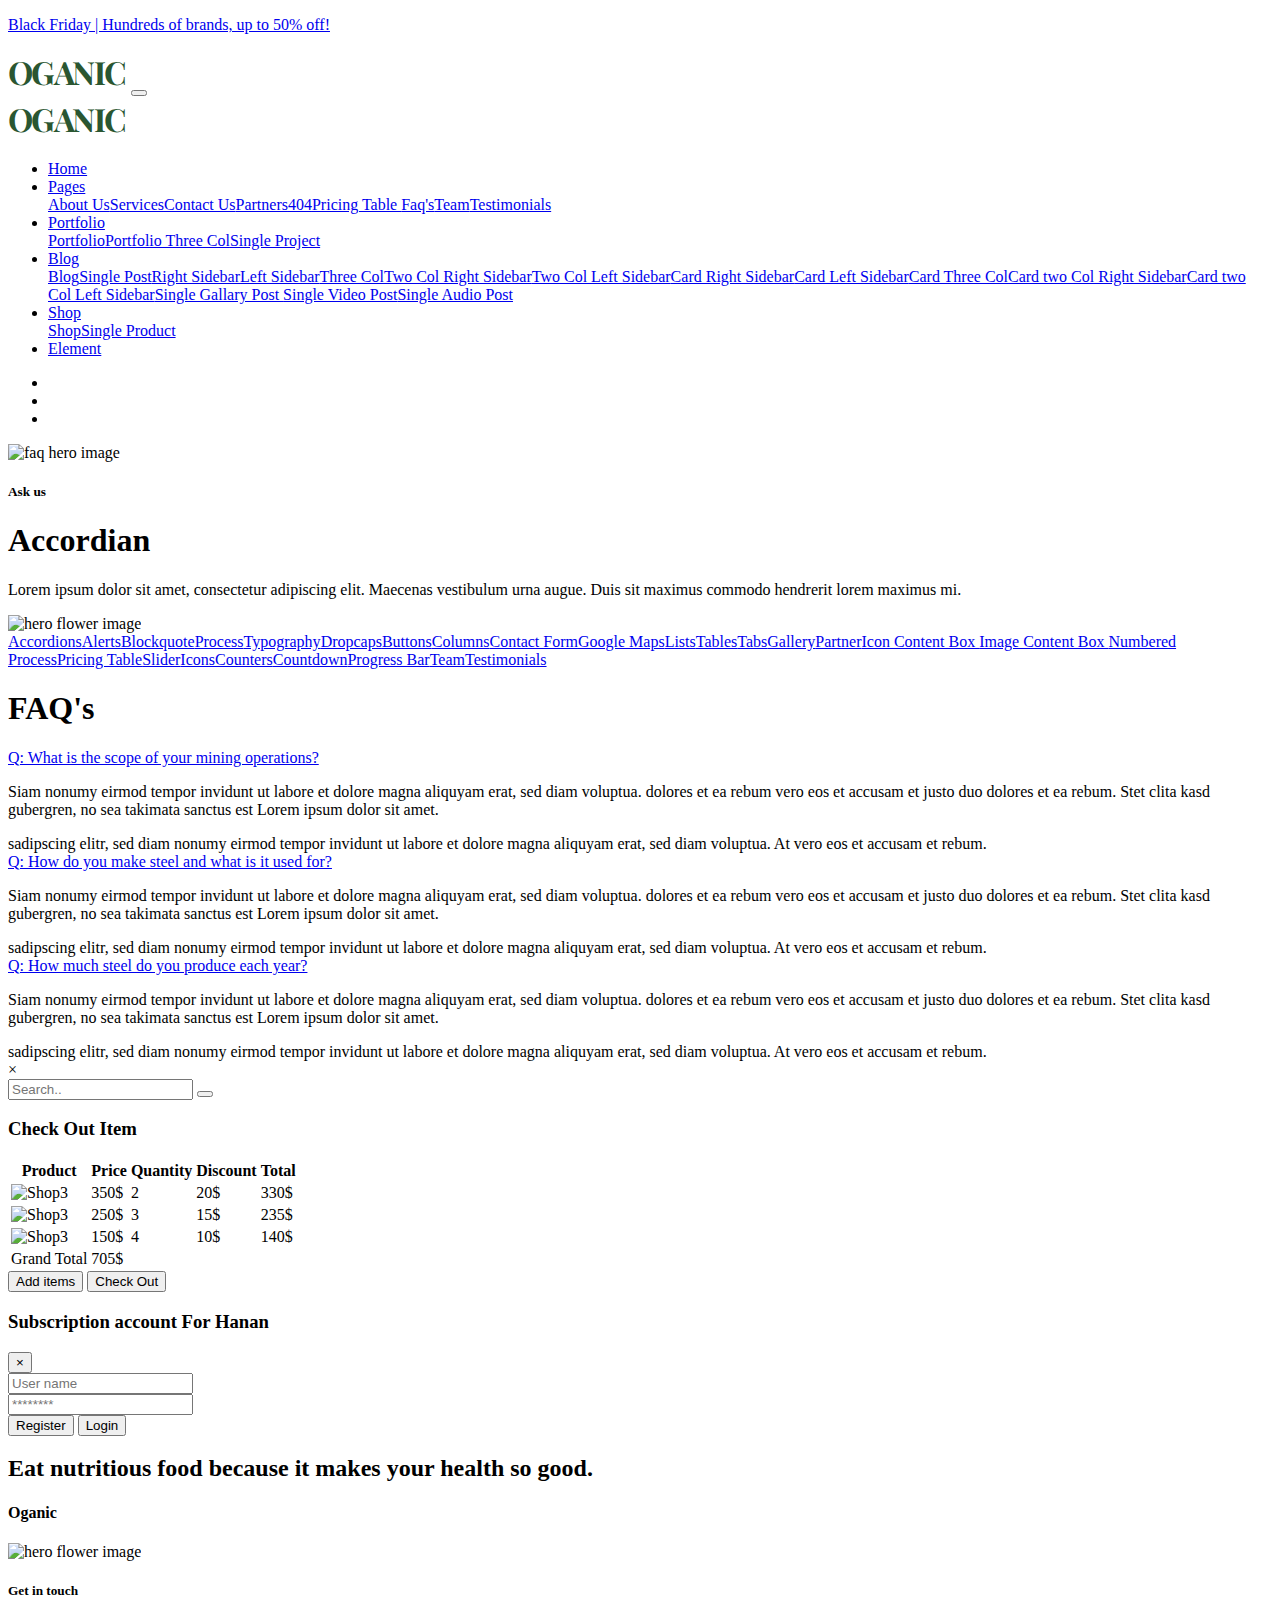
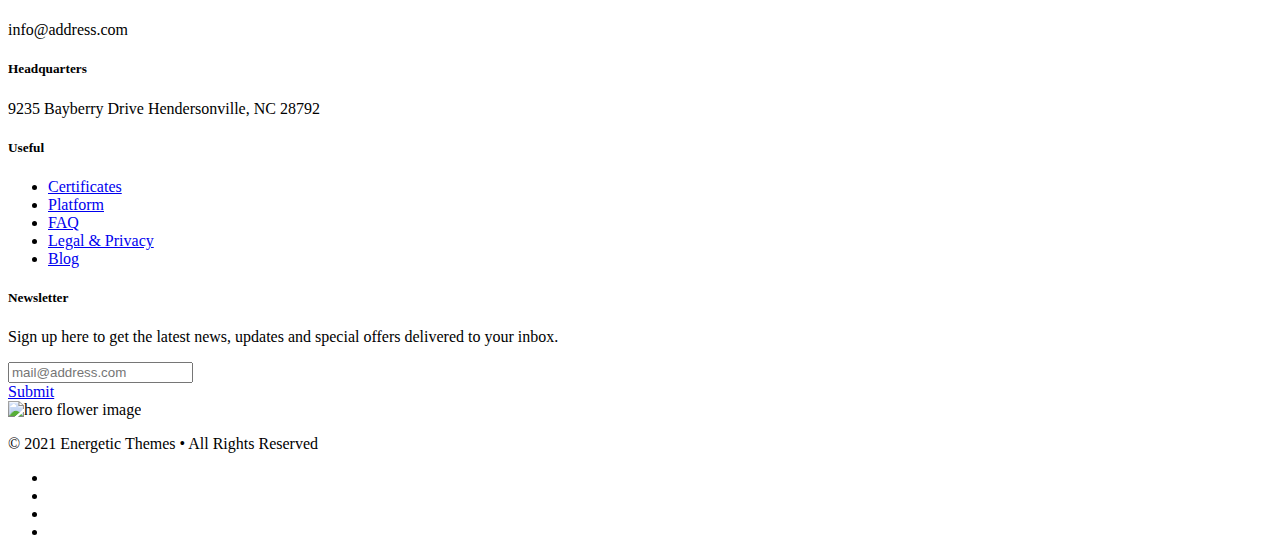
==== element-accordions.html @ f3bb0b44 "refarmer" ====
<!DOCTYPE html>
<html lang="en">
  <head>
    <meta charset="utf-8">
    <meta http-equiv="X-UA-Compatible" content="IE=edge">
    <meta name="viewport" content="width=device-width, initial-scale=1, shrink-to-fit=no">
    <!-- favicon-->
    <link rel="shortcut icon" href="assets/images/favicon.ico">
    <!-- Site Title-->
    <title>oganic - Natural Ingradiant Seeds Design HTML Template</title>
    <meta name="description" content="A Template for Natural Ingradiant Design company website.">
    <!-- Bootstrap CSS file-->
    <link href="assets/css/bootstrap.min.css" rel="stylesheet">
    <!-- Flickity CSS file-->
    <link href="assets/css/flickity.min.css" rel="stylesheet">
    <!-- Main CSS file-->
    <link href="assets/css/style.css" rel="stylesheet">
    <!-- Fontawesome 5 CSS file-->
    <link href="assets/css/fontawesome-all.min.css" rel="stylesheet">
    <!-- Magnific Popup CSS-->
    <link href="assets/css/magnific-popup.css" rel="stylesheet">
    <!-- Google Fonts-->
    <link rel="stylesheet" href="https://fonts.googleapis.com/css2?family=Playfair+Display:wght@400;700&amp;family=Roboto:wght@400;700&amp;DM+Sans:wght@700&amp;display=swap">
  </head>
  <body>
    <!-- Navbar-->
    <div class="bg-bay-leaf py-2">
      <div class="continer"><a class="text-center" href="#">
          <p class="font-size-14 text-white mb-0">Black Friday | Hundreds of brands, up to 50% off!<span> <i class="fas fa-long-arrow-alt-right"></i></span></p></a></div>
    </div>
    <div class="site-header">
      <nav class="navbar navbar-expand-lg navbar-light pe-lg-7 ps-lg-6 px-4">
        <div class="container-fluid px-0"><a class="navbar-brand text-center d-md-block d-lg-none" href="index.html"><svg xmlns="http://www.w3.org/2000/svg" width="119" height="43" viewBox="0 0 119 43">
<text id="Oganic1" transform="translate(0 35)" fill="#2a5631" font-size="32" font-family="PlayfairDisplay-Bold, Playfair Display" font-weight="700" letter-spacing="-0.05em"><tspan x="0" y="0">OGANIC</tspan></text>
</svg></a>
          <button class="navbar-toggler" type="button" data-bs-toggle="collapse" data-bs-target="#navbarNavDropdown" aria-controls="navbarNavDropdown" aria-expanded="false" aria-label="Toggle navigation"><span class="navbar-toggler-icon"></span></button>
          <div class="collapse navbar-collapse" id="navbarNavDropdown">
            <div class="col-lg-2"><a class="navbar-brand mx-auto d-none d-lg-block" href="index.html"><svg xmlns="http://www.w3.org/2000/svg" width="119" height="43" viewBox="0 0 119 43">
<text id="Oganic" transform="translate(0 35)" fill="#2a5631" font-size="32" font-family="PlayfairDisplay-Bold, Playfair Display" font-weight="700" letter-spacing="-0.05em"><tspan x="0" y="0">OGANIC</tspan></text>
</svg></a></div>
            <div class="col-lg-8">
              <ul class="navbar-nav justify-content-lg-center">
                <li class="nav-item ml-0"><a class="nav-link pl-0" href="index.html">Home</a></li>
                <li class="nav-item dropdown"><a class="dropdown-toggle nav-link" href="#" data-bs-toggle="dropdown" aria-haspopup="true" aria-expanded="false">Pages</a>
                  <div class="dropdown-menu"><a class="dropdown-item" href="page-about-us.html">About Us</a><a class="dropdown-item" href="page-services.html">Services</a><a class="dropdown-item" href="page-contact.html">Contact Us</a><a class="dropdown-item" href="page-partners.html">Partners</a><a class="dropdown-item" href="page-404.html">404</a><a class="dropdown-item" href="page-pricing-table.html">Pricing Table </a><a class="dropdown-item" href="page-faq.html">Faq's</a><a class="dropdown-item" href="page-team.html">Team</a><a class="dropdown-item" href="page-testimonials.html">Testimonials</a></div>
                </li>
                <li class="nav-item dropdown mega_menu_holder"><a class="nav-link dropdown-toggle" href="#" data-bs-toggle="dropdown">Portfolio</a>
                  <div class="dropdown-menu"><a class="dropdown-item" href="page-portfolio.html">Portfolio</a><a class="dropdown-item" href="page-portfolio-three-col.html">Portfolio Three Col</a><a class="dropdown-item" href="single-project.html">Single Project</a></div>
                </li>
                <li class="nav-item dropdown mega_menu_holder"><a class="nav-link dropdown-toggle" href="#" data-bs-toggle="dropdown">Blog</a>
                  <div class="dropdown-menu"><a class="dropdown-item" href="blog.html">Blog</a><a class="dropdown-item" href="blog-single-post.html">Single Post</a><a class="dropdown-item" href="blog-right-sidebar.html">Right Sidebar</a><a class="dropdown-item" href="blog-left-sidebar.html">Left Sidebar</a><a class="dropdown-item" href="blog-three-col.html">Three Col</a><a class="dropdown-item" href="blog-two-col-right-sidebar.html">Two Col Right Sidebar</a><a class="dropdown-item" href="blog-two-col-left-sidebar.html">Two Col Left Sidebar</a><a class="dropdown-item" href="blog-card-right-sidebar.html">Card Right Sidebar</a><a class="dropdown-item" href="blog-card-left-sidebar.html">Card Left Sidebar</a><a class="dropdown-item" href="blog-card-three-col.html">Card Three Col</a><a class="dropdown-item" href="blog-card-two-col-right-sidebar.html">Card two Col Right Sidebar</a><a class="dropdown-item" href="blog-card-two-col-left-sidebar.html">Card two Col Left Sidebar</a><a class="dropdown-item" href="blog-single-post-gallery.html">Single Gallary Post </a><a class="dropdown-item" href="blog-single-post-video.html">Single Video Post</a><a class="dropdown-item" href="blog-single-post-audio.html">Single Audio Post</a></div>
                </li>
                <li class="nav-item dropdown mega_menu_holder"><a class="dropdown-toggle nav-link" href="#" data-bs-toggle="dropdown" aria-haspopup="true" aria-expanded="false">Shop</a>
                  <div class="dropdown-menu"><a class="dropdown-item" href="shop.html">Shop</a><a class="dropdown-item" href="single-product.html">Single Product</a></div>
                </li>
                <li class="nav-item"><a class="nav-link" href="element-accordions.html">Element</a></li>
              </ul>
            </div>
            <div class="col-lg-2 d-none d-lg-block">
              <ul class="list-unstyled nav-modules text-end">
                <!-- Social nav-->
                <li class="list-inline-item"><span class="i h6 fas fa-user-circle navbar-icon-size me-px-18" data-bs-toggle="modal" data-bs-target="#user-login"></span></li>
                <li class="list-inline-item"><span class="i h6 fas fa-search navbar-icon-size me-px-18 openBtn" onclick="openSearch()"></span></li>
                <li class="list-inline-item"><span class="i h6 fas fa-bars navbar-icon-size" data-bs-toggle="modal" data-bs-target="#checkout-modal"></span></li>
              </ul>
            </div>
          </div>
        </div>
      </nav>
    </div>
    <!-- End Navbar -->
    <article class="entry">
      <div class="entry-content">
        <div class="small-bg-faq mb-px-lg-100 mb-px-md-80 mb-px-60">
          <div class="container">
            <div class="row gx-lg-5 card-post-style">
              <div class="col-lg-12">
                <artical>
                  <div class="row gx-lg-5 pt-px-lg-151 pb-px-lg-151 pt-px-md-40 pb-px-md-70 pt-px-24 pb-px-60">
                    <div class="col-lg-6 order-lg-1">
                      <div class="d-lg-none"><img class="mb-px-lg-0 mb-px-md-40 mb-px-30 height-px-355 object-fit-cover w-100" src="assets/images/faq/fa1.jpg" alt="faq hero image"/>
                      </div>
                    </div>
                    <div class="col-lg-6 my-auto">
                      <div class="position-relative">
                        <div class="me-px-lg-80 mt-px-4">
                          <h5 class="font-letter-space mb-px-7">Ask us</h5>
                          <h1>Accordian</h1>
                          <p class="lead mb-px-14">Lorem ipsum dolor sit amet, consectetur adipiscing elit. Maecenas vestibulum urna augue. Duis sit maximus commodo hendrerit lorem maximus mi.</p><img class="d-lg-block d-none position-absolute top-px-n-lg-60 start-px-n-lg-84" src="assets/images/flowers/flower.png" alt="hero flower image"/>
                        </div>
                      </div>
                    </div>
                  </div>
                </artical>
              </div>
            </div>
          </div>
        </div>
        <div class="container">
          <div class="row large-gutters">
            <div class="col-lg-3 mb-7">
              <div class="nav flex-column nav-pills border-end border-white-linen" aria-orientation="vertical"><a class="nav-link" href="element-accordions.html">Accordions</a><a class="nav-link" href="element-alerts.html">Alerts</a><a class="nav-link" href="element-blockquote.html">Blockquote</a><a class="nav-link" href="element-call-to-action.html">Process</a><a class="nav-link" href="element-typography.html">Typography</a><a class="nav-link" href="element-dropcaps.html">Dropcaps</a><a class="nav-link" href="element-buttons.html">Buttons</a><a class="nav-link" href="element-columns.html">Columns</a><a class="nav-link" href="element-contact-form.html">Contact Form</a><a class="nav-link" href="element-google-maps.html">Google Maps</a><a class="nav-link" href="element-lists.html">Lists</a><a class="nav-link" href="element-tables.html">Tables</a><a class="nav-link" href="element-tabs.html">Tabs</a><a class="nav-link" href="element-galleries.html">Gallery</a><a class="nav-link" href="element-Partner.html">Partner</a><a class="nav-link" href="element-icon-content-box.html">Icon Content Box </a><a class="nav-link" href="element-image-content-box.html">Image Content Box </a><a class="nav-link" href="element-numbered-process.html">Numbered Process</a><a class="nav-link" href="element-pricing-table.html">Pricing Table</a><a class="nav-link" href="element-slider.html">Slider</a><a class="nav-link" href="element-icons.html">Icons</a><a class="nav-link" href="element-counters.html">Counters</a><a class="nav-link" href="element-countdown.html">Countdown</a><a class="nav-link" href="element-progress-bar.html">Progress Bar</a><a class="nav-link" href="element-team.html">Team</a><a class="nav-link" href="element-testimonials.html">Testimonials</a></div>
            </div>
            <div class="col-lg-9 mb-7">
              <h1>FAQ's</h1>
              <div class="mt-lg-5">
                <div class="container px-0">
                  <div class="row">
                    <div class="col-lg-12">
                      <div class="accordion" id="accordionExample">
                        <div class="card border-0 mb-4">
                          <div class="card-header bg-transparent" id="headingOne"><a class="h5 mb-0 d-block" href="#" data-bs-toggle="collapse" data-bs-target="#collapseOne" aria-expanded="true" aria-controls="collapseOne">Q: What is the scope of your mining operations?</a></div>
                          <div class="collapse show" id="collapseOne" aria-labelledby="headingOne" data-bs-parent="#accordionExample">
                            <div class="card-body">
                              <div class="pb-lg-0 pl-0 pr-lg-6 pr-md-6">
                                <p>Siam nonumy eirmod tempor invidunt ut labore et dolore magna aliquyam erat, sed diam voluptua.  dolores et ea rebum vero eos et accusam et justo duo dolores et ea rebum. Stet clita kasd gubergren, no sea takimata sanctus est Lorem ipsum dolor sit amet. </p>sadipscing elitr, sed diam nonumy eirmod tempor invidunt ut labore et dolore magna aliquyam erat, sed diam voluptua. At vero eos et accusam et rebum.
                              </div>
                            </div>
                          </div>
                        </div>
                        <div class="card border-0 mt-4">
                          <div class="card-header bg-transparent" id="headingTwo"><a class="h5 mb-0 d-block collapsed" href="#" data-bs-toggle="collapse" data-bs-target="#collapseTwo" aria-expanded="false" aria-controls="collapseTwo">Q: How do you make steel and what is it used for?</a></div>
                          <div class="collapse" id="collapseTwo" aria-labelledby="headingTwo" data-bs-parent="#accordionExample">
                            <div class="card-body">
                              <div class="pb-lg-0 pl-0 pr-lg-6 pr-md-6">
                                <p>Siam nonumy eirmod tempor invidunt ut labore et dolore magna aliquyam erat, sed diam voluptua.  dolores et ea rebum vero eos et accusam et justo duo dolores et ea rebum. Stet clita kasd gubergren, no sea takimata sanctus est Lorem ipsum dolor sit amet. </p>sadipscing elitr, sed diam nonumy eirmod tempor invidunt ut labore et dolore magna aliquyam erat, sed diam voluptua. At vero eos et accusam et rebum.
                              </div>
                            </div>
                          </div>
                        </div>
                        <div class="card border-0 mt-4">
                          <div class="card-header bg-transparent" id="headingThree"><a class="h5 mb-0 d-block collapsed" href="#" data-bs-toggle="collapse" data-bs-target="#collapseThree" aria-expanded="false" aria-controls="collapseThree">Q: How much steel do you produce each year?</a></div>
                          <div class="collapse" id="collapseThree" aria-labelledby="headingThree" data-bs-parent="#accordionExample">
                            <div class="card-body">
                              <div class="pb-lg-0 pl-0 pr-lg-6 pr-md-6">
                                <p>Siam nonumy eirmod tempor invidunt ut labore et dolore magna aliquyam erat, sed diam voluptua.  dolores et ea rebum vero eos et accusam et justo duo dolores et ea rebum. Stet clita kasd gubergren, no sea takimata sanctus est Lorem ipsum dolor sit amet. </p>sadipscing elitr, sed diam nonumy eirmod tempor invidunt ut labore et dolore magna aliquyam erat, sed diam voluptua. At vero eos et accusam et rebum.
                              </div>
                            </div>
                          </div>
                        </div>
                      </div>
                    </div>
                  </div>
                </div>
              </div>
            </div>
          </div>
        </div>
        <!-- popup form-->
        <div class="overlay" id="myOverlay"><span class="closebtn" onclick="closeSearch()" title="Close Overlay">&times;</span>
          <div class="overlay-content">
            <form action="#">
              <input type="text" placeholder="Search.." name="search">
              <button type="submit"><i class="fa fa-search"></i></button>
            </form>
          </div>
        </div>
        <!--check out cart-->
        <div class="modal fade" id="checkout-modal" tabindex="-1" aria-hidden="true">
          <div class="container-fluid mt-8">
            <div class="row">
              <div class="col-lg-6 offset-6">
                <div class="modal-dialog modal-xl">
                  <div class="modal-content">
                    <div class="modal-body"> 
                      <h3 class="text-center mb-4 mt-3">Check Out Item</h3>
                      <table class="table mb-2 table-bordered bg-white-smoke">
                        <thead>
                          <tr class="text-black text-center align-middle">
                            <th scope="col">Product</th>
                            <th scope="col">Price</th>
                            <th scope="col">Quantity</th>
                            <th scope="col">Discount</th>
                            <th scope="col">Total</th>
                          </tr>
                        </thead>
                        <tbody>
                          <tr class="text-black text-center align-middle">
                            <td> <img class="height-px-50 object-fit-cover" src="assets/images/shop/s3.jpg" alt="Shop3"></td>
                            <td>350$</td>
                            <td>2</td>
                            <td>20$</td>
                            <td>330$</td>
                          </tr>
                          <tr class="text-black text-center align-middle">
                            <td> <img class="height-px-50 object-fit-cover" src="assets/images/shop/s4.jpg" alt="Shop3"></td>
                            <td>250$</td>
                            <td>3</td>
                            <td>15$</td>
                            <td>235$</td>
                          </tr>
                          <tr class="text-black text-center align-middle">
                            <td> <img class="height-px-50 object-fit-cover" src="assets/images/shop/s5.jpg" alt="Shop3"></td>
                            <td>150$</td>
                            <td>4</td>
                            <td>10$</td>
                            <td>140$  </td>
                          </tr>
                          <tr class="text-black text-center align-middle text-center">
                            <td class="font-weight-bold">Grand Total</td>
                            <td class="text-end font-weight-bold" colspan="4">705$ </td>
                          </tr>
                        </tbody>
                      </table>
                    </div>
                    <div class="modal-footer border-0">
                      <button class="btn btn-secondary" type="button" data-bs-dismiss="modal">Add items</button>
                      <button class="btn btn-primary" type="button" data-bs-dismiss="modal">Check Out</button>
                    </div>
                  </div>
                </div>
              </div>
            </div>
          </div>
        </div>
        <!-- Subscription Form-->
        <div class="modal fade" id="user-login" tabindex="-1" aria-hidden="true">
          <div class="container-fluid mt-8">
            <div class="row">
              <div class="col-lg-4 offset-8">
                <div class="modal-dialog">
                  <div class="modal-content">
                    <div class="modal-body">
                      <div class="row">
                        <div class="col-lg-11">
                          <h3 class="mb-4 mt-1">Subscription account For Hanan</h3>
                        </div>
                        <div class="col-lg-1 my-auto">
                          <div class="ms-n1">
                            <button class="btn btn-black close rounded-0 px-2 py-2" type="button" data-bs-dismiss="modal" aria-label="Close"><span aria-hidden="true">&times;</span></button>
                          </div>
                        </div>
                      </div>
                      <form>
                        <div class="form-group">
                          <input class="form-control input-border" id="user-name" type="text" placeholder="User name">
                        </div>
                        <div class="form-group mt-4">
                          <input class="form-control input-border" id="Pasword-name" type="password" placeholder="********">
                        </div>
                      </form>
                    </div>
                    <div class="modal-footer border-0">
                      <button class="btn btn-secondary" type="button" data-bs-dismiss="modal">Register</button>
                      <button class="btn btn-black" type="button" data-bs-dismiss="modal">Login</button>
                    </div>
                  </div>
                </div>
              </div>
            </div>
          </div>
        </div>
      </div>
    </article>
    <!-- Footer-->
    <footer class="site-footer bg-texture-image overflow-hidden">
      <div class="footer-widgets">
        <div class="container">
          <div class="row gx-lg-40">
            <div class="col-lg-4">
              <div class="position-relative">
                <div class="footer-widget footer-widget-1">
                  <h2 class="mb-px-36">Eat nutritious food because it makes your health so good.</h2>
                  <h4 class="text-flame-pea base-font-family text-uppercase">Oganic</h4><img class="ms-px-n-45 d-lg-block d-none position-absolute top-px-5 start-px-n-115" src="assets/images/flowers/f4.png" alt="hero flower image">
                </div>
              </div>
            </div>
            <div class="col-lg-2 col-md-6 col-12 mt-lg-0 mt-md-5 mt-4">
              <div class="ms-px-lg-9">
                <h5 class="mb-px-16">Get in touch</h5>
                <p class="footer-text-size mb-5">info@address.com</p>
                <div class="pt-1">
                  <h5 class="mb-px-28">Headquarters</h5>
                </div>
                <div class="pe-px-lg-0 pe-px-md-60 pe-px-40">
                  <p class="footer-text-size mb-4">9235 Bayberry Drive Hendersonville, NC 28792</p>
                </div>
              </div>
            </div>
            <div class="col-lg-2 col-md-6 col-12 mt-lg-0 mt-md-5 mt-4">
              <div class="ms-px-lg-14">
                <h5>Useful</h5>
                <div class="footer-widget footer-widget-2">
                  <ul class="pt-px-17"> 
                    <li><a href="page-partners.html">Certificates</a></li>
                    <li><a href="page-abuot-us.html">Platform</a></li>
                    <li><a href="page-faq.html">FAQ </a></li>
                    <li><a href="page-contact.html">Legal & Privacy</a></li>
                    <li><a href="blog.html">Blog</a></li>
                  </ul>
                </div>
              </div>
            </div>
            <div class="col-lg-4 col-md-6 col-12">
              <div class="position-relative">
                <div class="ms-px-lg-13">
                  <h5 class="mb-px-16">Newsletter</h5>
                  <p class="footer-text-size mb-4">Sign up here to get the latest news, updates and special offers delivered to your inbox.</p>
                  <form id="contact-form" method="post" action="assets/php/contact.php">
                    <div class="mb-px-20 pb-2">
                      <input class="footer-input form-control input-border text-md-start text-center" id="form_email" type="text" name="lname" placeholder="mail@address.com" required>
                    </div>
                    <div class="row">
                      <div class="col-lg-3 col-md-4 text-md-start text-center"><a class="footer-form h6 btn-link pb-px-12 d-block" href="#">Submit<i class="fas fa-long-arrow-alt-right ms-px-14"></i></a></div>
                    </div>
                  </form>
                </div><img class="position-absolute top-px-n-lg-10 end-px-n-lg-100 top-px-n-md-70 end-px-n-md-150" src="assets/images/flowers/f17.png" alt="hero flower image">
              </div>
            </div>
          </div>
        </div>
      </div>
      <div class="footer-bottom-area">
        <div class="container">
          <div class="row gx-5">
            <div class="col-lg-6 col-md-6">
              <div class="footer-widget text-md-start text-center">
                <p class="m-md-0">© 2021 Energetic Themes • All Rights Reserved</p>
              </div>
            </div>
            <div class="col-lg-6 col-md-6">
              <div class="text-md-end text-center">
                <ul class="list-unstyled list-inlinetrue">
                  <li class="list-inline-item me-px-21"><a href="#"><i class="fab fa-facebook-square icon"></i></a></li>
                  <li class="list-inline-item me-px-21"><a href="#"><i class="fab fa-instagram icon"></i></a></li>
                  <li class="list-inline-item me-px-21"><a href="#"><i class="fab fa-twitter icon"></i></a></li>
                  <li class="list-inline-item"><a href="#"><i class="fab fa-linkedin-in icon"></i></a></li>
                </ul>
              </div>
            </div>
          </div>
        </div>
      </div>
    </footer>
    <!-- End Footer-->
    <!-- javascript files-->
    <!-- jquery-->
    <script src="assets/js/jquery.min.js"></script>
    <!-- lozad js-->
    <script src="assets/js/lozad.min.js"></script>
    <!-- Bootstrap js-->
    <script src="assets/js/bootstrap.bundle.min.js"></script>
    <!-- Aos js-->
    <script src="assets/js/aos.js"></script>
    <!-- Slick flickity js-->
    <script src="assets/js/flickity.pkgd.min.js"></script>
    <!-- Magnific popup js-->
    <script src="assets/js/jquery.magnific-popup.min.js"></script>
    <!-- Countdown js-->
    <script src="assets/js/jquery.countdown.js"></script>
    <!-- CountTo js-->
    <script src="assets/js/jquery.countTo.js"></script>
    <!-- Masonry js-->
    <script src="assets/js/masonry.pkgd.min.js"></script>
    <!-- search-->
    <script src="assets/js/search.js"></script>
    <script src="assets/js/instafeed.min.js"></script>
    <!-- Global - Main js-->
    <script src="assets/js/global.js"></script>
  </body>
</html>
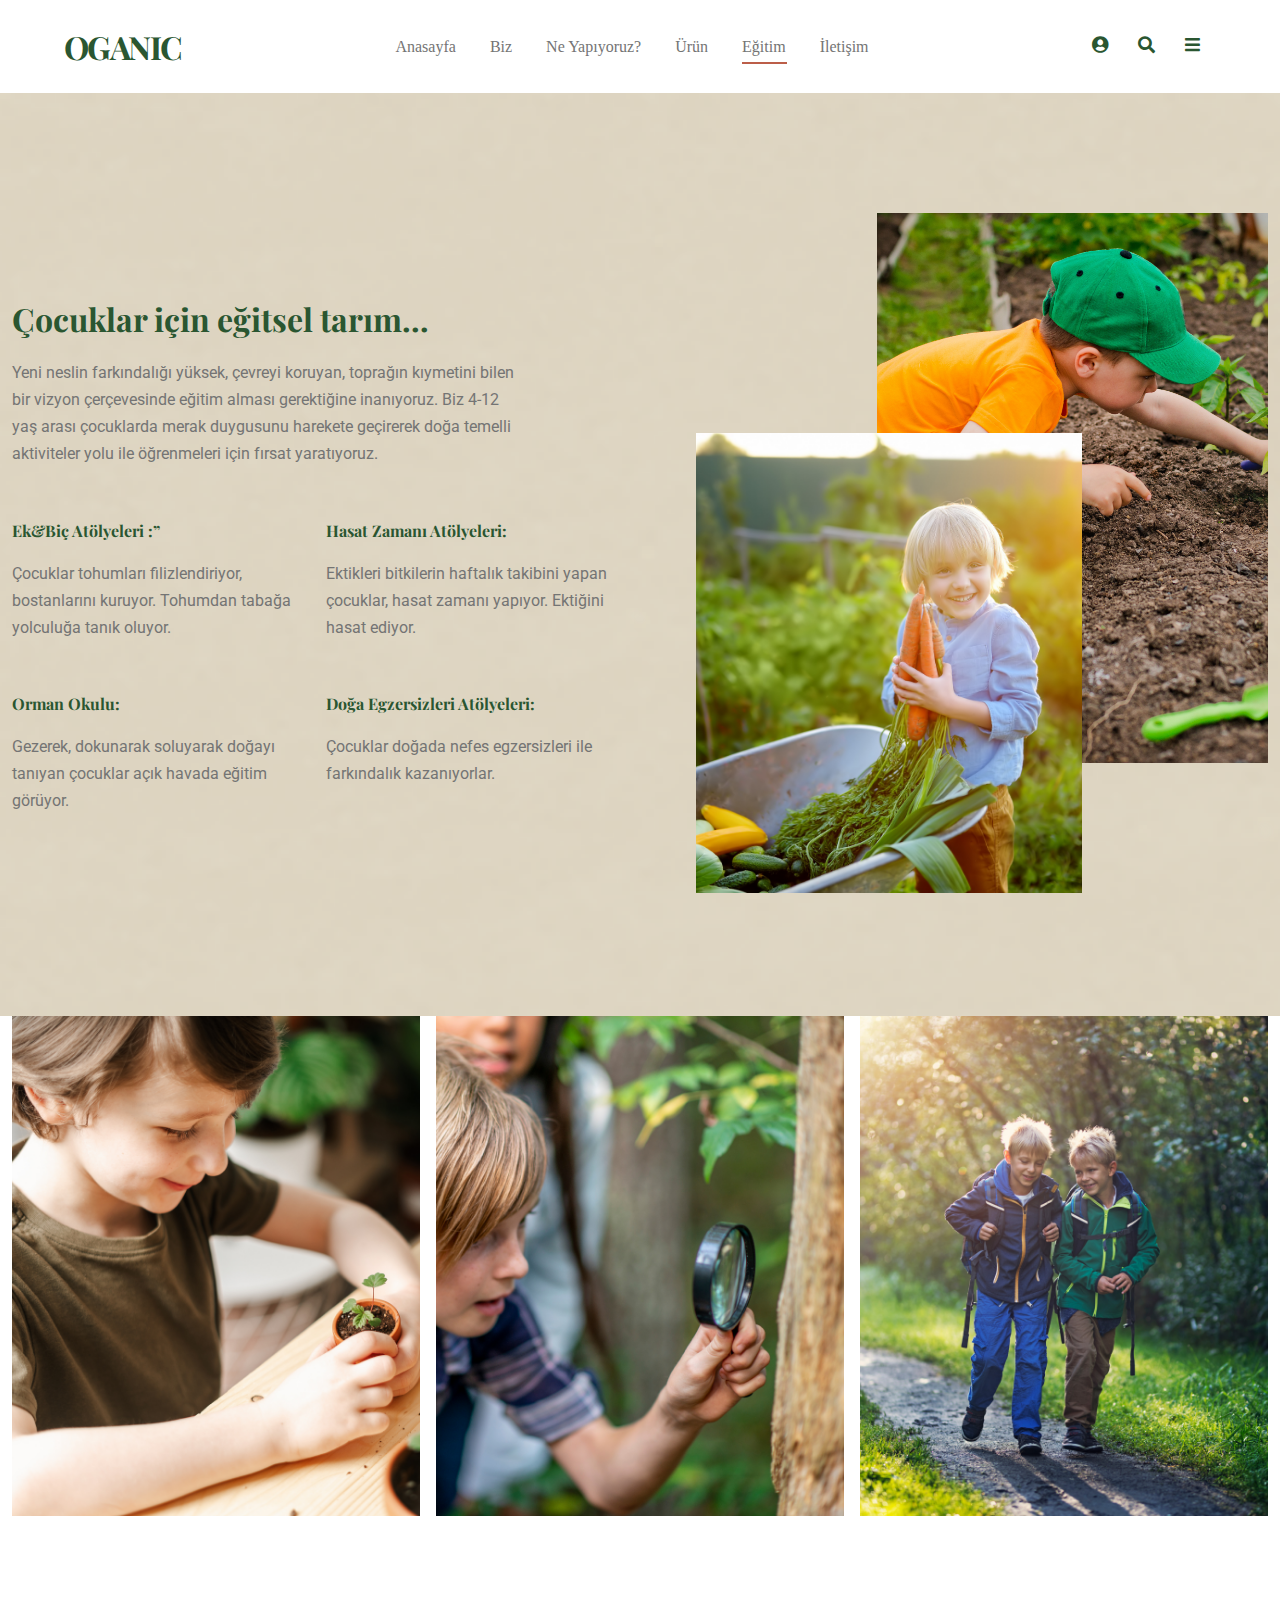
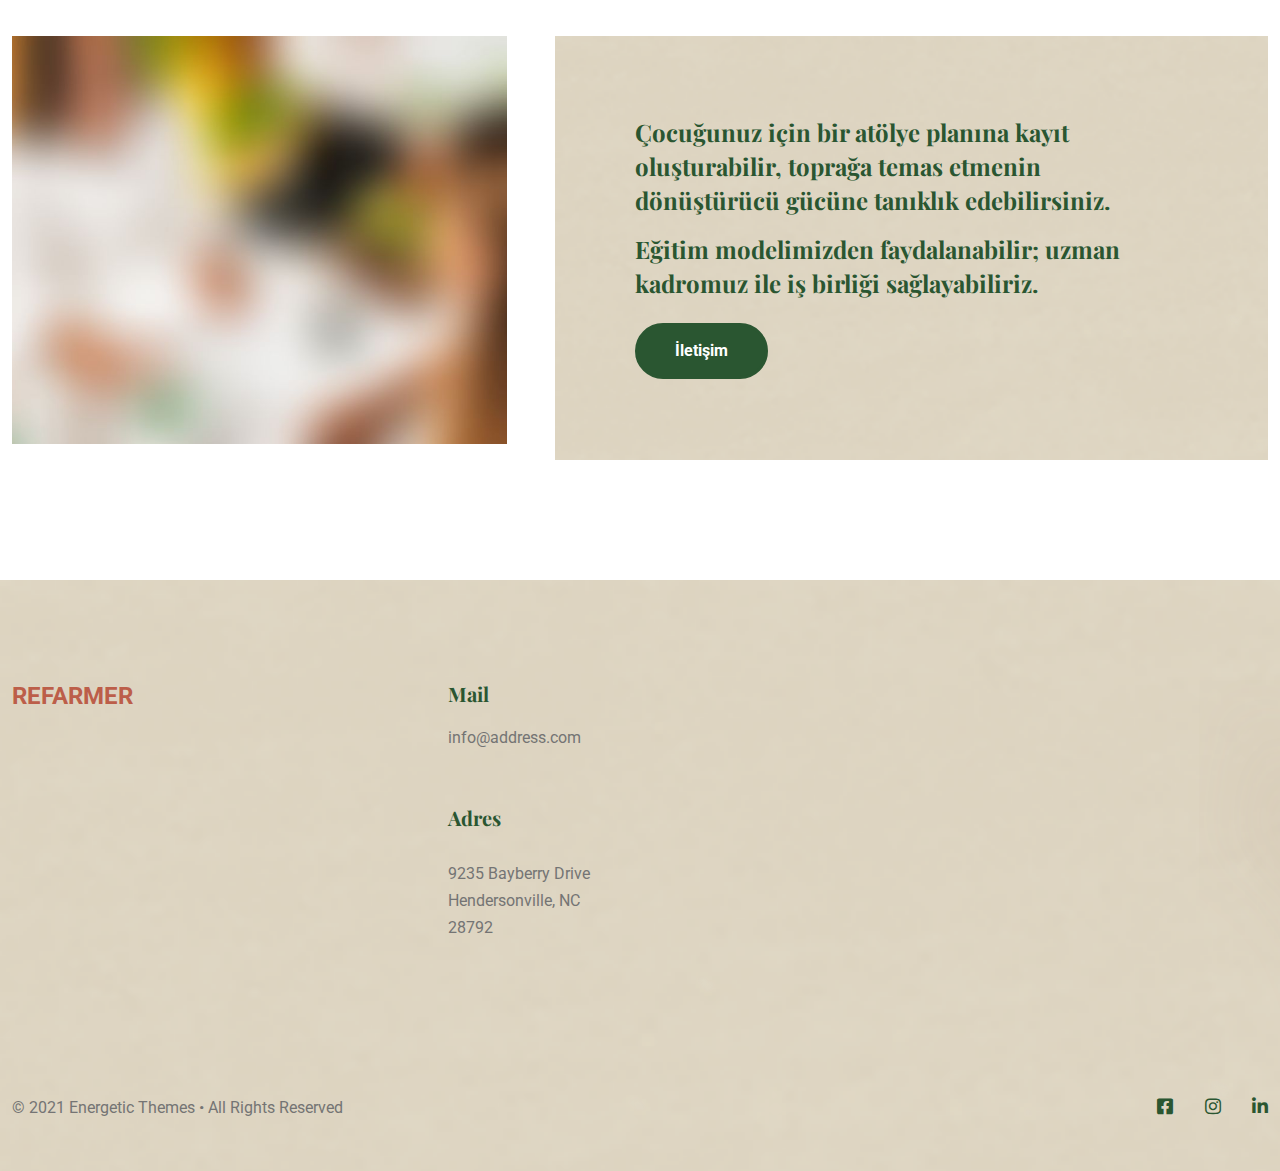
==== commit 8cb03e4f: "refarmer" ====
--- a/element-accordions.html
+++ b/element-accordions.html
@@ -24,10 +24,6 @@
   </head>
   <body>
     <!-- Navbar-->
-    <div class="bg-bay-leaf py-2">
-      <div class="continer"><a class="text-center" href="#">
-          <p class="font-size-14 text-white mb-0">Black Friday | Hundreds of brands, up to 50% off!<span> <i class="fas fa-long-arrow-alt-right"></i></span></p></a></div>
-    </div>
     <div class="site-header">
       <nav class="navbar navbar-expand-lg navbar-light pe-lg-7 ps-lg-6 px-4">
         <div class="container-fluid px-0"><a class="navbar-brand text-center d-md-block d-lg-none" href="index.html"><svg xmlns="http://www.w3.org/2000/svg" width="119" height="43" viewBox="0 0 119 43">
@@ -38,26 +34,26 @@
             <div class="col-lg-2"><a class="navbar-brand mx-auto d-none d-lg-block" href="index.html"><svg xmlns="http://www.w3.org/2000/svg" width="119" height="43" viewBox="0 0 119 43">
 <text id="Oganic" transform="translate(0 35)" fill="#2a5631" font-size="32" font-family="PlayfairDisplay-Bold, Playfair Display" font-weight="700" letter-spacing="-0.05em"><tspan x="0" y="0">OGANIC</tspan></text>
 </svg></a></div>
-            <div class="col-lg-8">
-              <ul class="navbar-nav justify-content-lg-center">
-                <li class="nav-item ml-0"><a class="nav-link pl-0" href="index.html">Home</a></li>
-                <li class="nav-item dropdown"><a class="dropdown-toggle nav-link" href="#" data-bs-toggle="dropdown" aria-haspopup="true" aria-expanded="false">Pages</a>
-                  <div class="dropdown-menu"><a class="dropdown-item" href="page-about-us.html">About Us</a><a class="dropdown-item" href="page-services.html">Services</a><a class="dropdown-item" href="page-contact.html">Contact Us</a><a class="dropdown-item" href="page-partners.html">Partners</a><a class="dropdown-item" href="page-404.html">404</a><a class="dropdown-item" href="page-pricing-table.html">Pricing Table </a><a class="dropdown-item" href="page-faq.html">Faq's</a><a class="dropdown-item" href="page-team.html">Team</a><a class="dropdown-item" href="page-testimonials.html">Testimonials</a></div>
-                </li>
-                <li class="nav-item dropdown mega_menu_holder"><a class="nav-link dropdown-toggle" href="#" data-bs-toggle="dropdown">Portfolio</a>
-                  <div class="dropdown-menu"><a class="dropdown-item" href="page-portfolio.html">Portfolio</a><a class="dropdown-item" href="page-portfolio-three-col.html">Portfolio Three Col</a><a class="dropdown-item" href="single-project.html">Single Project</a></div>
-                </li>
-                <li class="nav-item dropdown mega_menu_holder"><a class="nav-link dropdown-toggle" href="#" data-bs-toggle="dropdown">Blog</a>
-                  <div class="dropdown-menu"><a class="dropdown-item" href="blog.html">Blog</a><a class="dropdown-item" href="blog-single-post.html">Single Post</a><a class="dropdown-item" href="blog-right-sidebar.html">Right Sidebar</a><a class="dropdown-item" href="blog-left-sidebar.html">Left Sidebar</a><a class="dropdown-item" href="blog-three-col.html">Three Col</a><a class="dropdown-item" href="blog-two-col-right-sidebar.html">Two Col Right Sidebar</a><a class="dropdown-item" href="blog-two-col-left-sidebar.html">Two Col Left Sidebar</a><a class="dropdown-item" href="blog-card-right-sidebar.html">Card Right Sidebar</a><a class="dropdown-item" href="blog-card-left-sidebar.html">Card Left Sidebar</a><a class="dropdown-item" href="blog-card-three-col.html">Card Three Col</a><a class="dropdown-item" href="blog-card-two-col-right-sidebar.html">Card two Col Right Sidebar</a><a class="dropdown-item" href="blog-card-two-col-left-sidebar.html">Card two Col Left Sidebar</a><a class="dropdown-item" href="blog-single-post-gallery.html">Single Gallary Post </a><a class="dropdown-item" href="blog-single-post-video.html">Single Video Post</a><a class="dropdown-item" href="blog-single-post-audio.html">Single Audio Post</a></div>
-                </li>
-                <li class="nav-item dropdown mega_menu_holder"><a class="dropdown-toggle nav-link" href="#" data-bs-toggle="dropdown" aria-haspopup="true" aria-expanded="false">Shop</a>
-                  <div class="dropdown-menu"><a class="dropdown-item" href="shop.html">Shop</a><a class="dropdown-item" href="single-product.html">Single Product</a></div>
-                </li>
-                <li class="nav-item"><a class="nav-link" href="element-accordions.html">Element</a></li>
-              </ul>
-            </div>
-            <div class="col-lg-2 d-none d-lg-block">
-              <ul class="list-unstyled nav-modules text-end">
+<div class="col-lg-8">
+  <ul class="navbar-nav justify-content-lg-center">
+    <li class="nav-item ml-0"><a class="nav-link pl-0" href="index.html">Anasayfa</a></li>
+    <li class="nav-item"><a class="nav-link" href="#Biz">Biz</a>
+     
+    </li>
+    <li class="nav-item "><a class="nav-link" href="#NeYapıyoruz">Ne Yapıyoruz?</a>
+      
+    </li>
+    <li class="nav-item "><a class="nav-link" href="#urun" >Ürün</a>
+  
+    </li>
+    <li class="nav-item "><a class="nav-link" href="element-accordions.html"  >Eğitim</a>
+      
+    </li>
+    <li class="nav-item"><a class="nav-link" href="#iletisim">İletişim</a></li>
+  </ul>
+</div>
+<div class="col-lg-2 d-none d-lg-block">
+  <ul class="list-unstyled nav-modules text-end">
                 <!-- Social nav-->
                 <li class="list-inline-item"><span class="i h6 fas fa-user-circle navbar-icon-size me-px-18" data-bs-toggle="modal" data-bs-target="#user-login"></span></li>
                 <li class="list-inline-item"><span class="i h6 fas fa-search navbar-icon-size me-px-18 openBtn" onclick="openSearch()"></span></li>
@@ -69,241 +65,121 @@
       </nav>
     </div>
     <!-- End Navbar -->
-    <article class="entry">
-      <div class="entry-content">
-        <div class="small-bg-faq mb-px-lg-100 mb-px-md-80 mb-px-60">
-          <div class="container">
-            <div class="row gx-lg-5 card-post-style">
-              <div class="col-lg-12">
-                <artical>
-                  <div class="row gx-lg-5 pt-px-lg-151 pb-px-lg-151 pt-px-md-40 pb-px-md-70 pt-px-24 pb-px-60">
-                    <div class="col-lg-6 order-lg-1">
-                      <div class="d-lg-none"><img class="mb-px-lg-0 mb-px-md-40 mb-px-30 height-px-355 object-fit-cover w-100" src="assets/images/faq/fa1.jpg" alt="faq hero image"/>
-                      </div>
-                    </div>
-                    <div class="col-lg-6 my-auto">
-                      <div class="position-relative">
-                        <div class="me-px-lg-80 mt-px-4">
-                          <h5 class="font-letter-space mb-px-7">Ask us</h5>
-                          <h1>Accordian</h1>
-                          <p class="lead mb-px-14">Lorem ipsum dolor sit amet, consectetur adipiscing elit. Maecenas vestibulum urna augue. Duis sit maximus commodo hendrerit lorem maximus mi.</p><img class="d-lg-block d-none position-absolute top-px-n-lg-60 start-px-n-lg-84" src="assets/images/flowers/flower.png" alt="hero flower image"/>
-                        </div>
+    <div><img class="d-lg-block d-none position-absolute bottom-px-n-lg-8 start-px-n-lg-41" src="assets/images/flowers/f6.png" alt="f6 flower image"><img class="d-lg-block d-none position-absolute top-px-n-lg-0 end-px-n-lg-37" src="assets/images/flowers/f5.png" alt="f5 flower image">
+            </div>
+          
+        
+        <div class="bg-texture-image overflow-hidden pt-px-lg-120 pb-px-lg-120 pt-px-md-80 pb-px-md-70 pt-px-60 pb-px-50">
+          <div class="container pb-px-lg-66">
+            <div class="row gx-lg-5">
+              <div class="col-lg-6 order-lg-1">
+                <div class="ms-px-lg-32">
+                  <div class="position-relative">
+                    <div class="ms-px-lg-151 me-lg-0 me-px-md-150">
+                      <div class="ps-px-lg-30 pe-lg-0 pe-px-md-70"><img class="mb-md-0 mb-px-20 height-px-550 object-fit-cover w-100" src="assets/images/GÖRSEL6.png" alt="GÖRSEL6"><img class="d-md-block d-none position-absolute top-px-n-lg-0 end-px-n-lg-44 top-px-n-md-15 end-px-n-md-10" src="assets/images/flowers/f8.png" alt="f8 flower image"></div>
+                    </div>
+                    <div class="position-md-absolute top-px-lg-0 end-px-lg-0 top-px-md-15">
+                      <div class="me-px-lg-101 ms-px-md-150 ms-lg-0 mt-px-lg-150 mt-px-md-120">
+                        <div class="pe-px-lg-85 ps-lg-0 ps-px-md-70 pt-px-lg-70"><img class="height-px-460 object-fit-cover w-100" src="assets/images/GÖRSEL7.png" alt="GÖRSEL7"></div>
                       </div>
                     </div>
                   </div>
-                </artical>
-              </div>
-            </div>
-          </div>
-        </div>
-        <div class="container">
-          <div class="row large-gutters">
-            <div class="col-lg-3 mb-7">
-              <div class="nav flex-column nav-pills border-end border-white-linen" aria-orientation="vertical"><a class="nav-link" href="element-accordions.html">Accordions</a><a class="nav-link" href="element-alerts.html">Alerts</a><a class="nav-link" href="element-blockquote.html">Blockquote</a><a class="nav-link" href="element-call-to-action.html">Process</a><a class="nav-link" href="element-typography.html">Typography</a><a class="nav-link" href="element-dropcaps.html">Dropcaps</a><a class="nav-link" href="element-buttons.html">Buttons</a><a class="nav-link" href="element-columns.html">Columns</a><a class="nav-link" href="element-contact-form.html">Contact Form</a><a class="nav-link" href="element-google-maps.html">Google Maps</a><a class="nav-link" href="element-lists.html">Lists</a><a class="nav-link" href="element-tables.html">Tables</a><a class="nav-link" href="element-tabs.html">Tabs</a><a class="nav-link" href="element-galleries.html">Gallery</a><a class="nav-link" href="element-Partner.html">Partner</a><a class="nav-link" href="element-icon-content-box.html">Icon Content Box </a><a class="nav-link" href="element-image-content-box.html">Image Content Box </a><a class="nav-link" href="element-numbered-process.html">Numbered Process</a><a class="nav-link" href="element-pricing-table.html">Pricing Table</a><a class="nav-link" href="element-slider.html">Slider</a><a class="nav-link" href="element-icons.html">Icons</a><a class="nav-link" href="element-counters.html">Counters</a><a class="nav-link" href="element-countdown.html">Countdown</a><a class="nav-link" href="element-progress-bar.html">Progress Bar</a><a class="nav-link" href="element-team.html">Team</a><a class="nav-link" href="element-testimonials.html">Testimonials</a></div>
-            </div>
-            <div class="col-lg-9 mb-7">
-              <h1>FAQ's</h1>
-              <div class="mt-lg-5">
-                <div class="container px-0">
-                  <div class="row">
-                    <div class="col-lg-12">
-                      <div class="accordion" id="accordionExample">
-                        <div class="card border-0 mb-4">
-                          <div class="card-header bg-transparent" id="headingOne"><a class="h5 mb-0 d-block" href="#" data-bs-toggle="collapse" data-bs-target="#collapseOne" aria-expanded="true" aria-controls="collapseOne">Q: What is the scope of your mining operations?</a></div>
-                          <div class="collapse show" id="collapseOne" aria-labelledby="headingOne" data-bs-parent="#accordionExample">
-                            <div class="card-body">
-                              <div class="pb-lg-0 pl-0 pr-lg-6 pr-md-6">
-                                <p>Siam nonumy eirmod tempor invidunt ut labore et dolore magna aliquyam erat, sed diam voluptua.  dolores et ea rebum vero eos et accusam et justo duo dolores et ea rebum. Stet clita kasd gubergren, no sea takimata sanctus est Lorem ipsum dolor sit amet. </p>sadipscing elitr, sed diam nonumy eirmod tempor invidunt ut labore et dolore magna aliquyam erat, sed diam voluptua. At vero eos et accusam et rebum.
-                              </div>
-                            </div>
-                          </div>
-                        </div>
-                        <div class="card border-0 mt-4">
-                          <div class="card-header bg-transparent" id="headingTwo"><a class="h5 mb-0 d-block collapsed" href="#" data-bs-toggle="collapse" data-bs-target="#collapseTwo" aria-expanded="false" aria-controls="collapseTwo">Q: How do you make steel and what is it used for?</a></div>
-                          <div class="collapse" id="collapseTwo" aria-labelledby="headingTwo" data-bs-parent="#accordionExample">
-                            <div class="card-body">
-                              <div class="pb-lg-0 pl-0 pr-lg-6 pr-md-6">
-                                <p>Siam nonumy eirmod tempor invidunt ut labore et dolore magna aliquyam erat, sed diam voluptua.  dolores et ea rebum vero eos et accusam et justo duo dolores et ea rebum. Stet clita kasd gubergren, no sea takimata sanctus est Lorem ipsum dolor sit amet. </p>sadipscing elitr, sed diam nonumy eirmod tempor invidunt ut labore et dolore magna aliquyam erat, sed diam voluptua. At vero eos et accusam et rebum.
-                              </div>
-                            </div>
-                          </div>
-                        </div>
-                        <div class="card border-0 mt-4">
-                          <div class="card-header bg-transparent" id="headingThree"><a class="h5 mb-0 d-block collapsed" href="#" data-bs-toggle="collapse" data-bs-target="#collapseThree" aria-expanded="false" aria-controls="collapseThree">Q: How much steel do you produce each year?</a></div>
-                          <div class="collapse" id="collapseThree" aria-labelledby="headingThree" data-bs-parent="#accordionExample">
-                            <div class="card-body">
-                              <div class="pb-lg-0 pl-0 pr-lg-6 pr-md-6">
-                                <p>Siam nonumy eirmod tempor invidunt ut labore et dolore magna aliquyam erat, sed diam voluptua.  dolores et ea rebum vero eos et accusam et justo duo dolores et ea rebum. Stet clita kasd gubergren, no sea takimata sanctus est Lorem ipsum dolor sit amet. </p>sadipscing elitr, sed diam nonumy eirmod tempor invidunt ut labore et dolore magna aliquyam erat, sed diam voluptua. At vero eos et accusam et rebum.
-                              </div>
-                            </div>
-                          </div>
-                        </div>
-                      </div>
-                    </div>
-                  </div>
-                </div>
-              </div>
-            </div>
-          </div>
-        </div>
-        <!-- popup form-->
-        <div class="overlay" id="myOverlay"><span class="closebtn" onclick="closeSearch()" title="Close Overlay">&times;</span>
-          <div class="overlay-content">
-            <form action="#">
-              <input type="text" placeholder="Search.." name="search">
-              <button type="submit"><i class="fa fa-search"></i></button>
-            </form>
-          </div>
-        </div>
-        <!--check out cart-->
-        <div class="modal fade" id="checkout-modal" tabindex="-1" aria-hidden="true">
-          <div class="container-fluid mt-8">
-            <div class="row">
-              <div class="col-lg-6 offset-6">
-                <div class="modal-dialog modal-xl">
-                  <div class="modal-content">
-                    <div class="modal-body"> 
-                      <h3 class="text-center mb-4 mt-3">Check Out Item</h3>
-                      <table class="table mb-2 table-bordered bg-white-smoke">
-                        <thead>
-                          <tr class="text-black text-center align-middle">
-                            <th scope="col">Product</th>
-                            <th scope="col">Price</th>
-                            <th scope="col">Quantity</th>
-                            <th scope="col">Discount</th>
-                            <th scope="col">Total</th>
-                          </tr>
-                        </thead>
-                        <tbody>
-                          <tr class="text-black text-center align-middle">
-                            <td> <img class="height-px-50 object-fit-cover" src="assets/images/shop/s3.jpg" alt="Shop3"></td>
-                            <td>350$</td>
-                            <td>2</td>
-                            <td>20$</td>
-                            <td>330$</td>
-                          </tr>
-                          <tr class="text-black text-center align-middle">
-                            <td> <img class="height-px-50 object-fit-cover" src="assets/images/shop/s4.jpg" alt="Shop3"></td>
-                            <td>250$</td>
-                            <td>3</td>
-                            <td>15$</td>
-                            <td>235$</td>
-                          </tr>
-                          <tr class="text-black text-center align-middle">
-                            <td> <img class="height-px-50 object-fit-cover" src="assets/images/shop/s5.jpg" alt="Shop3"></td>
-                            <td>150$</td>
-                            <td>4</td>
-                            <td>10$</td>
-                            <td>140$  </td>
-                          </tr>
-                          <tr class="text-black text-center align-middle text-center">
-                            <td class="font-weight-bold">Grand Total</td>
-                            <td class="text-end font-weight-bold" colspan="4">705$ </td>
-                          </tr>
-                        </tbody>
-                      </table>
-                    </div>
-                    <div class="modal-footer border-0">
-                      <button class="btn btn-secondary" type="button" data-bs-dismiss="modal">Add items</button>
-                      <button class="btn btn-primary" type="button" data-bs-dismiss="modal">Check Out</button>
-                    </div>
-                  </div>
-                </div>
-              </div>
-            </div>
-          </div>
-        </div>
-        <!-- Subscription Form-->
-        <div class="modal fade" id="user-login" tabindex="-1" aria-hidden="true">
-          <div class="container-fluid mt-8">
-            <div class="row">
-              <div class="col-lg-4 offset-8">
-                <div class="modal-dialog">
-                  <div class="modal-content">
-                    <div class="modal-body">
-                      <div class="row">
-                        <div class="col-lg-11">
-                          <h3 class="mb-4 mt-1">Subscription account For Hanan</h3>
-                        </div>
-                        <div class="col-lg-1 my-auto">
-                          <div class="ms-n1">
-                            <button class="btn btn-black close rounded-0 px-2 py-2" type="button" data-bs-dismiss="modal" aria-label="Close"><span aria-hidden="true">&times;</span></button>
-                          </div>
-                        </div>
-                      </div>
-                      <form>
-                        <div class="form-group">
-                          <input class="form-control input-border" id="user-name" type="text" placeholder="User name">
-                        </div>
-                        <div class="form-group mt-4">
-                          <input class="form-control input-border" id="Pasword-name" type="password" placeholder="********">
-                        </div>
-                      </form>
-                    </div>
-                    <div class="modal-footer border-0">
-                      <button class="btn btn-secondary" type="button" data-bs-dismiss="modal">Register</button>
-                      <button class="btn btn-black" type="button" data-bs-dismiss="modal">Login</button>
-                    </div>
-                  </div>
-                </div>
-              </div>
-            </div>
-          </div>
-        </div>
-      </div>
-    </article>
-    <!-- Footer-->
-    <footer class="site-footer bg-texture-image overflow-hidden">
+                </div>
+              </div>
+              <div class="col-lg-6 my-auto">
+                <div class="position-relative">
+                  <div class="mt-px-lg-84 mt-px-md-150 mt-px-30">
+                    
+                    <h2 class="mb-px-17">Çocuklar için eğitsel tarım…</h2>
+                    <div class="pe-px-lg-90 pb-px-6">
+                      <p>Yeni neslin farkındalığı yüksek, çevreyi
+                        koruyan, toprağın kıymetini bilen bir vizyon çerçevesinde eğitim alması gerektiğine
+                        inanıyoruz. Biz 4-12 yaş arası çocuklarda merak duygusunu harekete geçirerek doğa
+                        temelli aktiviteler yolu ile öğrenmeleri için fırsat yaratıyoruz.</p>
+                    </div>
+                    <div class="row mt-px-lg-30 mt-px-20">
+                      <div class="col-md-6 mb-md-0 mb-3">
+                        <h6 class="mb-px-18">Ek&Biç Atölyeleri :”</h6>
+                        <p>Çocuklar tohumları filizlendiriyor, bostanlarını kuruyor.
+                          Tohumdan tabağa yolculuğa tanık oluyor.</p>
+                      </div>
+                      <div class="col-md-6">
+                        <h6 class="mb-px-18">Hasat Zamanı Atölyeleri:</h6>
+                        <p>Ektikleri bitkilerin haftalık takibini yapan çocuklar, hasat
+                          zamanı yapıyor. Ektiğini hasat ediyor.</p>
+                      </div>
+                    </div>
+                    <div class="row mt-px-lg-35 mt-px-20">
+                      <div class="col-md-6 mb-md-0 mb-3">
+                        <h6 class="mb-px-18">Orman Okulu:</h6>
+                        <p>Gezerek, dokunarak soluyarak doğayı tanıyan çocuklar açık havada
+                          eğitim görüyor.</p>
+                      </div>
+                      <div class="col-md-6">
+                        <h6 class="mb-px-18">Doğa Egzersizleri Atölyeleri:</h6>
+                        <p>Çocuklar doğada nefes egzersizleri ile farkındalık
+                          kazanıyorlar.</p>
+                      </div>
+                    </div>
+                  </div><img class="d-lg-block d-none position-absolute top-px-40 start-px-n-77" src="assets/images/flowers/f9.png" alt="f9 flower image">
+                </div>
+              </div>
+            </div>
+          </div>
+        </div>
+        
+        <!-- content image-->
+        <div class="container-fluid">
+          <div class="row gx-lg-3">
+            <div class="col-lg-4"><img class="mb-lg-0 mb-md-5 mb-4 height-px-500 w-90 object-fit-cover" src="assets/images/GÖRSEL10.png" alt="GÖRSEL10"></div>
+            <div class="col-lg-4"><img class="mb-lg-0 mb-md-5 mb-4 height-px-500 w-90 object-fit-cover" src="assets/images/GÖRSEL9.png" alt="GÖRSEL9"></div>
+            <div class="col-lg-4"><img class="height-px-500 w-90 object-fit-cover" src="assets/images/GÖRSEL8.png" alt="GÖRSEL8"></div>
+          </div>
+        </div>
+        <div class="container mt-px-lg-120 mb-px-lg-120 mt-px-md-80 mb-px-md-80 mt-px-60 mb-px-60">
+          <div class="row gx-lg-5">
+            <div class="col-lg-5">
+              <div class="position-relative"><img class="height-px-408 object-fit-cover w-100" src="assets/images/home/h8.jpg" alt="image-h8"><img class="d-lg-block d-none position-absolute top-px-0 start-px-n-93" src="assets/images/flowers/f9.png" alt="hero flower image"></div>
+            </div>
+            <div class="col-lg-7">
+              <div class="bg-texture-image px-lg-7 pt-px-lg-80 pb-px-lg-81 px-md-5 pt-px-md-50 pb-px-md-51 px-4 pt-px-40 pb-px-41">
+                
+                <h4 class="mb-px-17"><p>Çocuğunuz için bir atölye planına kayıt oluşturabilir, toprağa temas etmenin
+                  dönüştürücü gücüne tanıklık edebilirsiniz.</p>
+                  <p>Eğitim modelimizden faydalanabilir; uzman kadromuz ile iş birliği sağlayabiliriz.</p></h4>
+                <div class="pe-px-lg-0 pb-px-6">
+                </div><a class="btn btn-parsley" href="#iletisim">İletişim</a>
+              </div>
+            </div>
+          </div>
+        </div>
+        <footer class="site-footer bg-texture-image overflow-hidden">
       <div class="footer-widgets">
         <div class="container">
           <div class="row gx-lg-40">
             <div class="col-lg-4">
               <div class="position-relative">
                 <div class="footer-widget footer-widget-1">
-                  <h2 class="mb-px-36">Eat nutritious food because it makes your health so good.</h2>
-                  <h4 class="text-flame-pea base-font-family text-uppercase">Oganic</h4><img class="ms-px-n-45 d-lg-block d-none position-absolute top-px-5 start-px-n-115" src="assets/images/flowers/f4.png" alt="hero flower image">
+                  <h4 class="text-flame-pea base-font-family text-uppercase">Refarmer</h4><img class="ms-px-n-45 d-lg-block d-none position-absolute top-px-5 start-px-n-115" src="assets/images/flowers/f4.png" alt="hero flower image">
                 </div>
               </div>
             </div>
             <div class="col-lg-2 col-md-6 col-12 mt-lg-0 mt-md-5 mt-4">
               <div class="ms-px-lg-9">
-                <h5 class="mb-px-16">Get in touch</h5>
+                <h5 class="mb-px-16">Mail</h5>
                 <p class="footer-text-size mb-5">info@address.com</p>
                 <div class="pt-1">
-                  <h5 class="mb-px-28">Headquarters</h5>
+                  <h5 class="mb-px-28">Adres</h5>
                 </div>
                 <div class="pe-px-lg-0 pe-px-md-60 pe-px-40">
                   <p class="footer-text-size mb-4">9235 Bayberry Drive Hendersonville, NC 28792</p>
                 </div>
               </div>
             </div>
-            <div class="col-lg-2 col-md-6 col-12 mt-lg-0 mt-md-5 mt-4">
-              <div class="ms-px-lg-14">
-                <h5>Useful</h5>
-                <div class="footer-widget footer-widget-2">
-                  <ul class="pt-px-17"> 
-                    <li><a href="page-partners.html">Certificates</a></li>
-                    <li><a href="page-abuot-us.html">Platform</a></li>
-                    <li><a href="page-faq.html">FAQ </a></li>
-                    <li><a href="page-contact.html">Legal & Privacy</a></li>
-                    <li><a href="blog.html">Blog</a></li>
-                  </ul>
-                </div>
-              </div>
-            </div>
+            
             <div class="col-lg-4 col-md-6 col-12">
               <div class="position-relative">
                 <div class="ms-px-lg-13">
-                  <h5 class="mb-px-16">Newsletter</h5>
-                  <p class="footer-text-size mb-4">Sign up here to get the latest news, updates and special offers delivered to your inbox.</p>
-                  <form id="contact-form" method="post" action="assets/php/contact.php">
-                    <div class="mb-px-20 pb-2">
-                      <input class="footer-input form-control input-border text-md-start text-center" id="form_email" type="text" name="lname" placeholder="mail@address.com" required>
-                    </div>
-                    <div class="row">
-                      <div class="col-lg-3 col-md-4 text-md-start text-center"><a class="footer-form h6 btn-link pb-px-12 d-block" href="#">Submit<i class="fas fa-long-arrow-alt-right ms-px-14"></i></a></div>
-                    </div>
-                  </form>
                 </div><img class="position-absolute top-px-n-lg-10 end-px-n-lg-100 top-px-n-md-70 end-px-n-md-150" src="assets/images/flowers/f17.png" alt="hero flower image">
               </div>
             </div>
@@ -323,7 +199,6 @@
                 <ul class="list-unstyled list-inlinetrue">
                   <li class="list-inline-item me-px-21"><a href="#"><i class="fab fa-facebook-square icon"></i></a></li>
                   <li class="list-inline-item me-px-21"><a href="#"><i class="fab fa-instagram icon"></i></a></li>
-                  <li class="list-inline-item me-px-21"><a href="#"><i class="fab fa-twitter icon"></i></a></li>
                   <li class="list-inline-item"><a href="#"><i class="fab fa-linkedin-in icon"></i></a></li>
                 </ul>
               </div>
@@ -332,6 +207,8 @@
         </div>
       </div>
     </footer>
+
+
     <!-- End Footer-->
     <!-- javascript files-->
     <!-- jquery-->
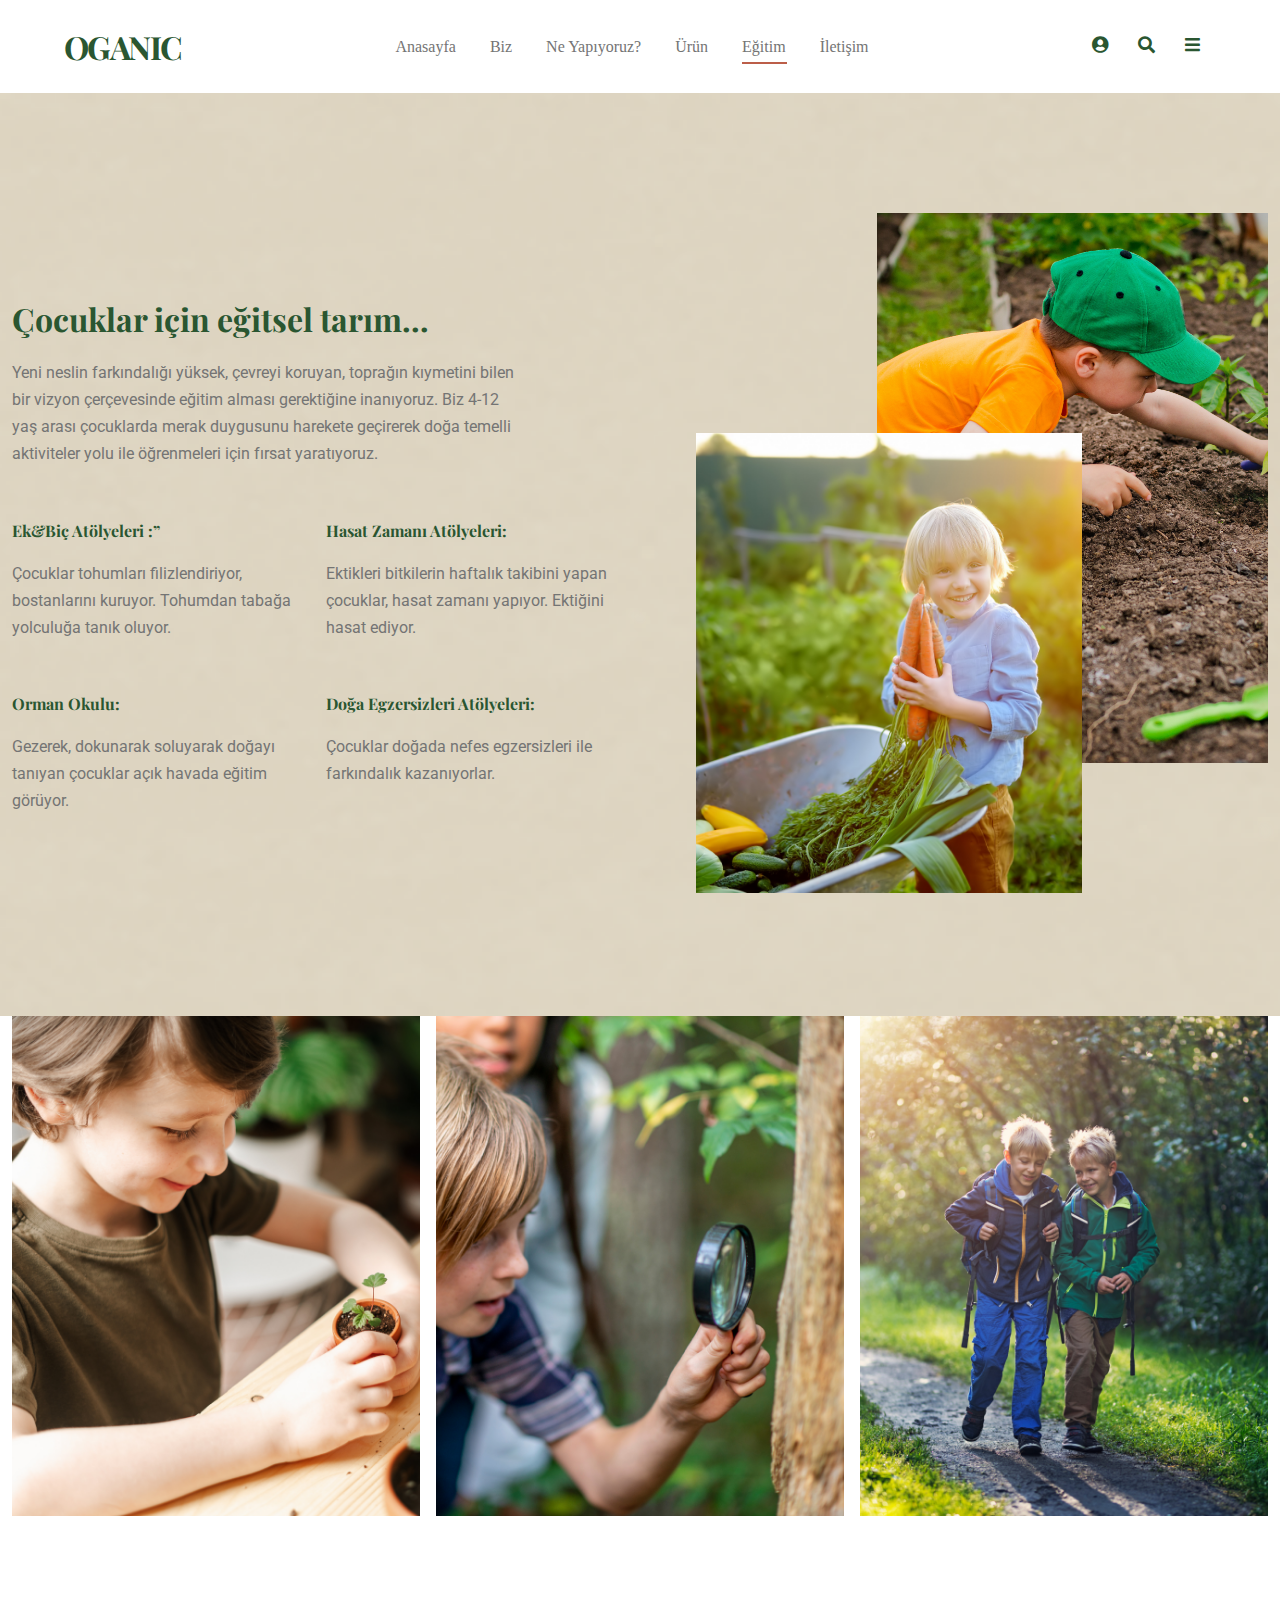
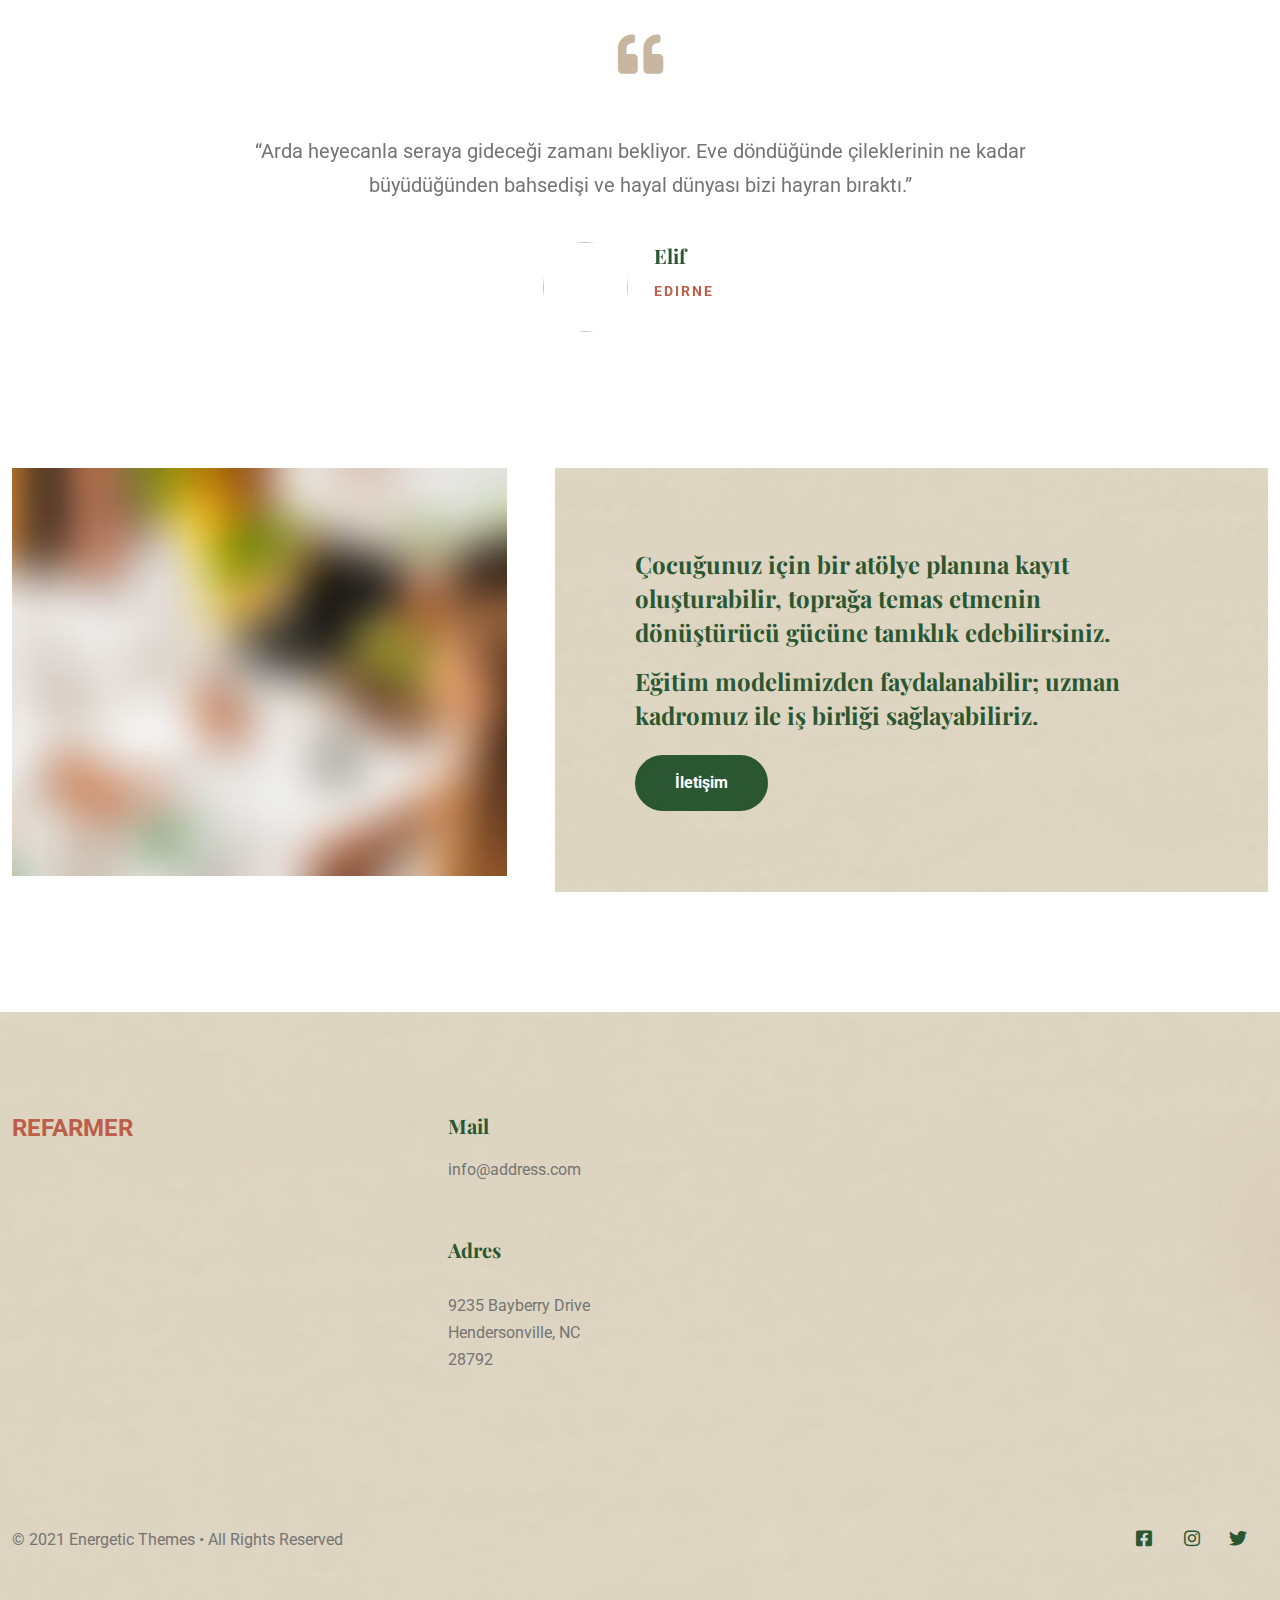
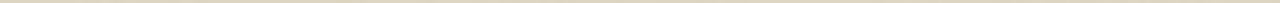
==== commit d5ea19d9: "refarmer" ====
--- a/element-accordions.html
+++ b/element-accordions.html
@@ -128,6 +128,7 @@
           </div>
         </div>
         
+        
         <!-- content image-->
         <div class="container-fluid">
           <div class="row gx-lg-3">
@@ -136,11 +137,79 @@
             <div class="col-lg-4"><img class="height-px-500 w-90 object-fit-cover" src="assets/images/GÖRSEL8.png" alt="GÖRSEL8"></div>
           </div>
         </div>
+        <div class="container px-0 mb-px-lg-104 mt-px-lg-116 mb-px-md-80 mt-px-md-70 mb-px-60 mt-px-50">
+          <div class="text-center mb-px-27"><i class="fas fa-quote-left text-grain-brown icon-left-quote-45 mb-px-30"></i></div>
+          <div class="carousel slide" id="carouselExampleInterval" data-bs-ride="carousel">
+            <div class="carousel-inner">
+              <div class="carousel-item active" data-bs-interval="10000">
+                <div class="px-lg-10 px-md-6 px-5">
+                  <div class="mx-lg-7">
+                    <p class="lead text-center">“Arda heyecanla seraya gideceği zamanı bekliyor. Eve döndüğünde çileklerinin ne kadar büyüdüğünden bahsedişi ve hayal dünyası bizi hayran bıraktı.”</p>
+                  </div>
+                </div>
+                <div class="row pt-4">
+                  <div class="col-lg-4 col-md-6 col-12 offset-md-3 offset-lg-4 text-center">
+                    <div class="row">
+                      <div class="col-3 offset-3"><img class="mb-3 rounded-circle height-px-200 object-fit-cover w-100" ></div>
+                      <div class="col-6">
+                        <div class="text-start ms-px-lg-2">
+                          <h5 class="mb-px-12">Elif</h5>
+                          <h5 class="font-letter-space">Edirne</h5>
+                        </div>
+                      </div>
+                    </div>
+                  </div>
+                </div>
+              </div>
+              <div class="carousel-item" data-bs-interval="10000">
+                <div class="px-lg-10 px-md-6 px-5">
+                  <div class="mx-lg-5">
+                    <p class="lead text-center">“Çocuklarımızı çiftçi tulumları içinde sevinçle fide yatağı açtığını görmek bizi kendi çocukluğumuza götürdü.Şehirde böyle bir fırsat için çok mutluyuz.”</p>
+                  </div>
+                </div>
+                <div class="row pt-4">
+                  <div class="col-lg-4 col-md-6 col-12 offset-md-3 offset-lg-4 text-center">
+                    <div class="row">
+                      <div class="col-3 offset-3"><img class="mb-3 rounded-circle height-px-200 object-fit-cover w-100" ></div>
+                      <div class="col-6">
+                        <div class="text-start ms-px-lg-2">
+                          <h5 class="mb-px-12">Hanife&Ekrem</h5>
+                          <h5 class="font-letter-space">İstanbul</h5>
+                        </div>
+                      </div>
+                    </div>
+                  </div>
+                </div>
+              </div>
+              <div class="carousel-item">
+                <div class="px-lg-10 px-md-6 px-5">
+                  <div class="mx-lg-5">
+                    <p class="lead text-center">Beril kendi büyüttüğü marullarını eve getirdiğindeki o gururlu ifade herhangi bir oyuncak alındığındakinden daha farklıydı.8 yaşındaki bir çocuğa verilecek en büyük hediye, canlılığın gücü olsa gerek.”</p>
+                  </div>
+                </div>
+                <div class="row pt-4">
+                  <div class="col-lg-4 col-md-6 col-12 offset-md-3 offset-lg-4 text-center">
+                    <div class="row">
+                      <div class="col-3 offset-3"><img class="mb-3 rounded-circle height-px-200 object-fit-cover w-100" ></div>
+                      <div class="col-6">
+                        <div class="text-start ms-px-lg-3">
+                          <h5 class="mb-px-12">Mehmet&Ayşen</h5>
+                          <h5 class="font-letter-space">Kırklareli</h5>
+                        </div>
+                      </div>
+                    </div>
+                  </div>
+                </div>
+              </div>
+            </div><a class="carousel-control-prev" href="#carouselExampleInterval" role="button" data-bs-slide="prev"><span class="carousel-control-prev-icon text-black" aria-hidden="true"></span><span class="visually-hidden">Previous</span></a><a class="carousel-control-next" href="#carouselExampleInterval" role="button" data-bs-slide="next"><span class="carousel-control-next-icon text-black" aria-hidden="true"></span><span class="visually-hidden">Next</span></a>
+          </div>
+        </div>
         <div class="container mt-px-lg-120 mb-px-lg-120 mt-px-md-80 mb-px-md-80 mt-px-60 mb-px-60">
           <div class="row gx-lg-5">
             <div class="col-lg-5">
               <div class="position-relative"><img class="height-px-408 object-fit-cover w-100" src="assets/images/home/h8.jpg" alt="image-h8"><img class="d-lg-block d-none position-absolute top-px-0 start-px-n-93" src="assets/images/flowers/f9.png" alt="hero flower image"></div>
             </div>
+            
             <div class="col-lg-7">
               <div class="bg-texture-image px-lg-7 pt-px-lg-80 pb-px-lg-81 px-md-5 pt-px-md-50 pb-px-md-51 px-4 pt-px-40 pb-px-41">
                 
@@ -197,9 +266,10 @@
             <div class="col-lg-6 col-md-6">
               <div class="text-md-end text-center">
                 <ul class="list-unstyled list-inlinetrue">
-                  <li class="list-inline-item me-px-21"><a href="#"><i class="fab fa-facebook-square icon"></i></a></li>
-                  <li class="list-inline-item me-px-21"><a href="#"><i class="fab fa-instagram icon"></i></a></li>
-                  <li class="list-inline-item"><a href="#"><i class="fab fa-linkedin-in icon"></i></a></li>
+                  <li class="list-inline-item me-px-21"><a href="https://www.facebook.com/people/Re-Farmer/100079940499748/"><i class="fab fa-facebook-square icon"></i></a></li>
+                  <li class="list-inline-item me-px-21"><a href="https://www.instagram.com/refarmer.co/"><i class="fab fa-instagram icon"></i></a></li>
+                  <li class="list-inline-item me-px-21"><a href="https://twitter.com/re_farmerr"><i class="fab fa-twitter icon"></i></a></li>
+                  
                 </ul>
               </div>
             </div>
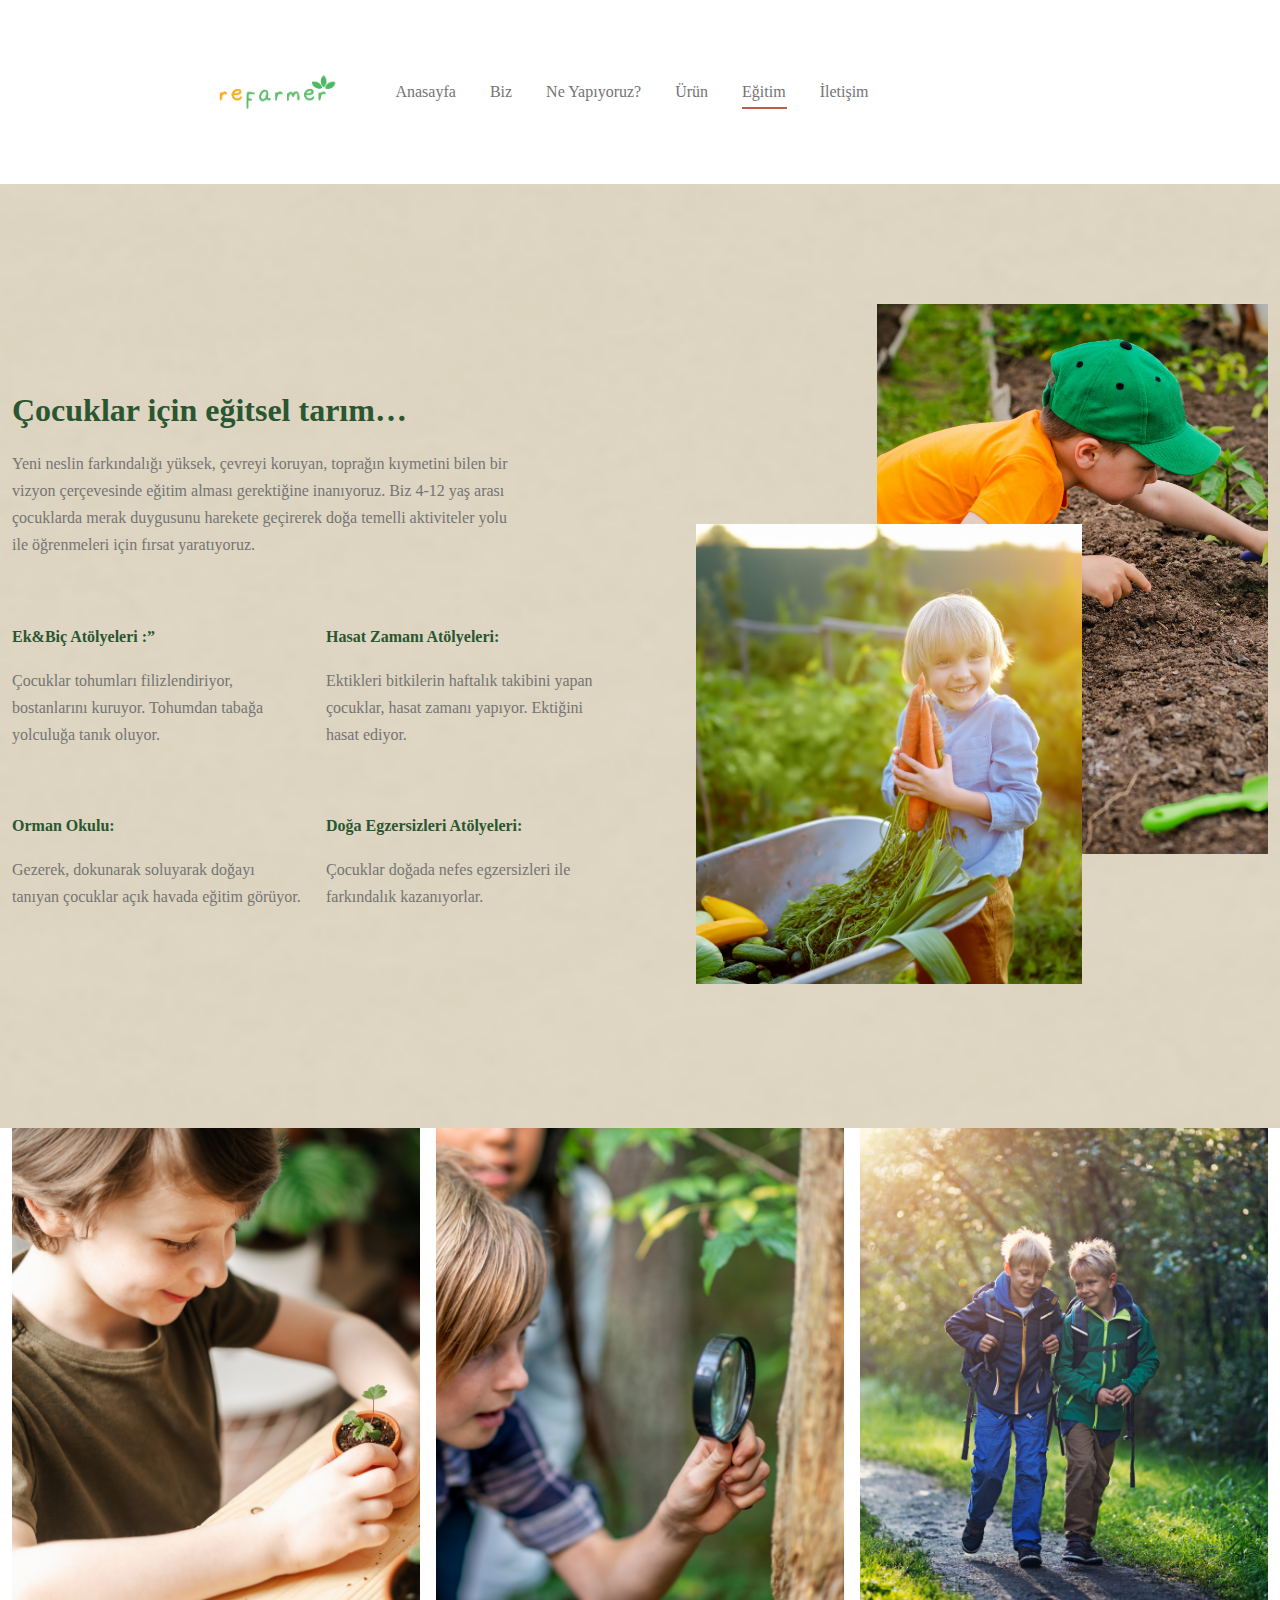
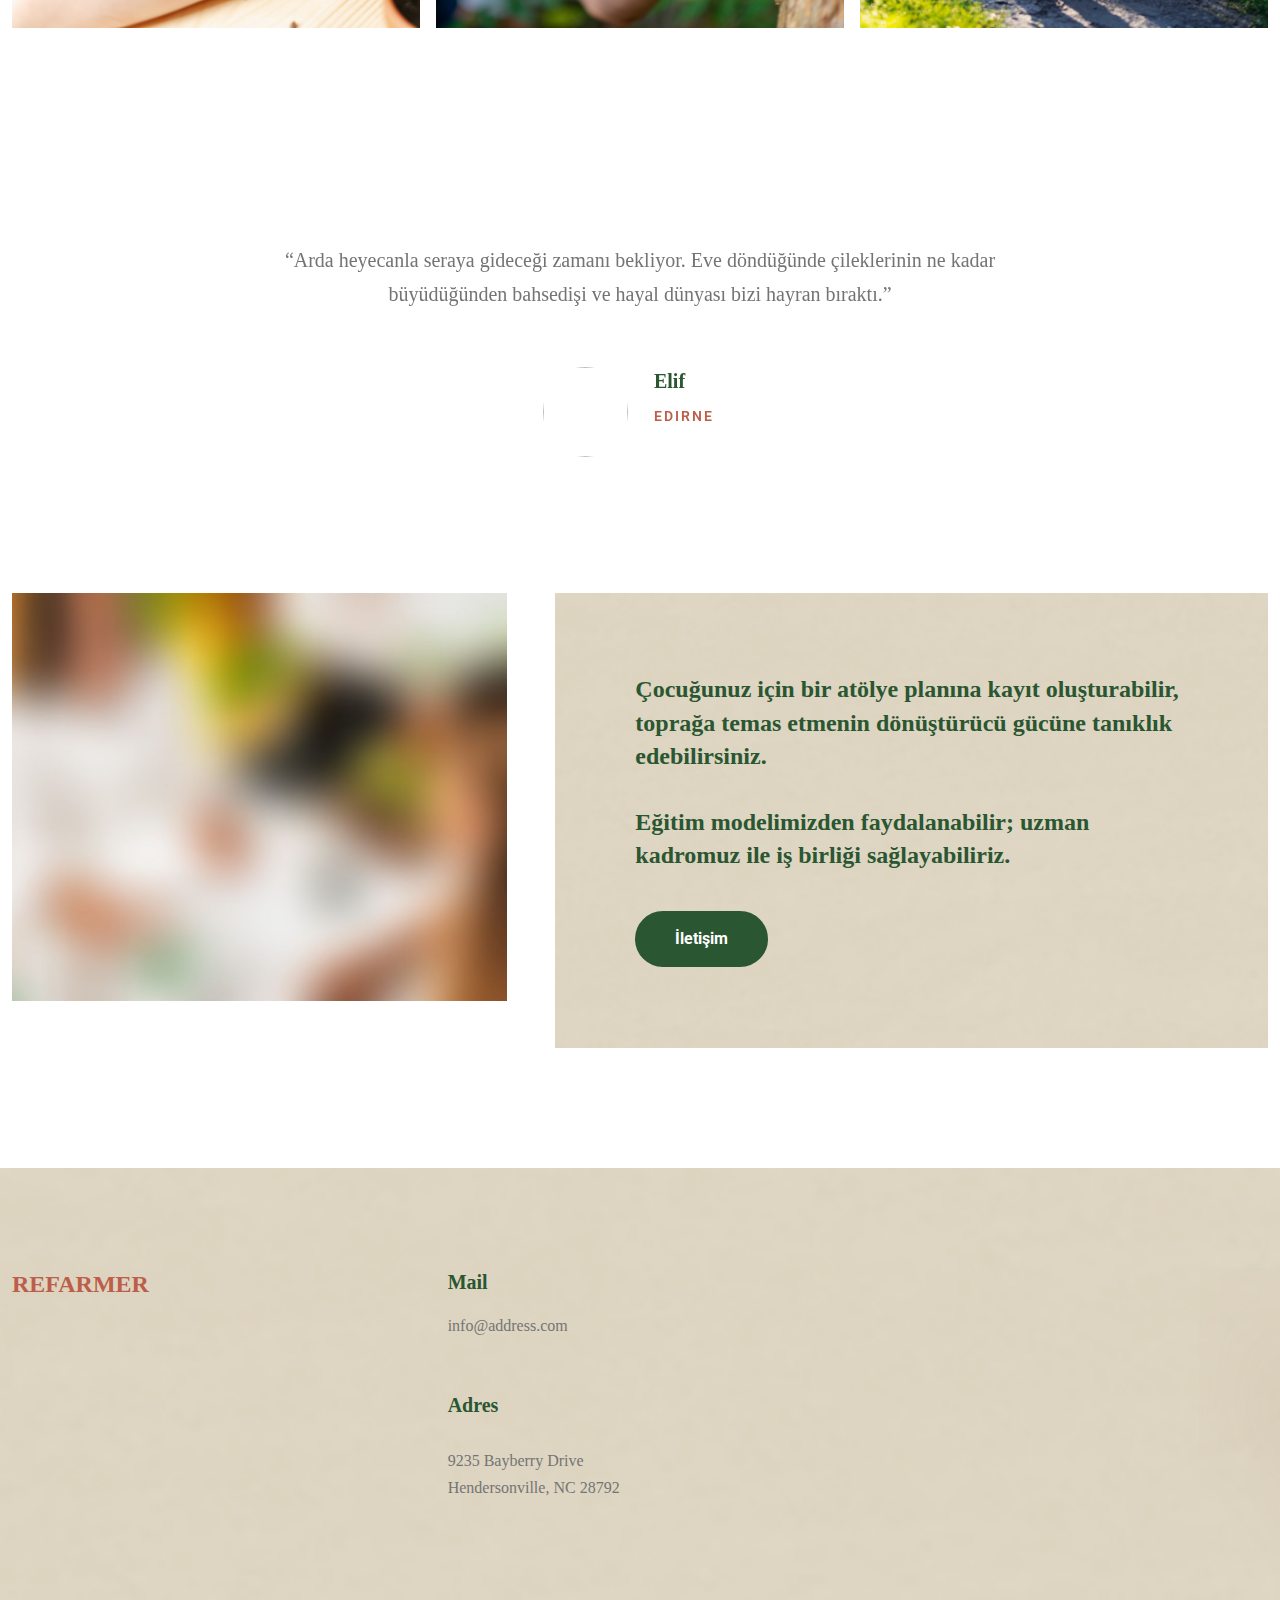
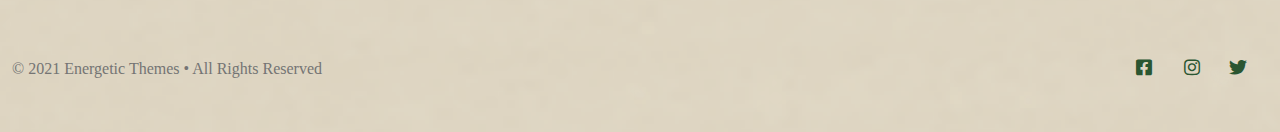
==== commit b5a57c65: "refarmer" ====
--- a/element-accordions.html
+++ b/element-accordions.html
@@ -7,20 +7,21 @@
     <!-- favicon-->
     <link rel="shortcut icon" href="assets/images/favicon.ico">
     <!-- Site Title-->
-    <title>oganic - Natural Ingradiant Seeds Design HTML Template</title>
+    <title>Refarmer-Yeni Nesil Tarım</title>
     <meta name="description" content="A Template for Natural Ingradiant Design company website.">
     <!-- Bootstrap CSS file-->
-    <link href="assets/css/bootstrap.min.css" rel="stylesheet">
+    <link href="css/bootstrap.min.css" rel="stylesheet">
     <!-- Flickity CSS file-->
-    <link href="assets/css/flickity.min.css" rel="stylesheet">
-    <!-- Main CSS file-->
-    <link href="assets/css/style.css" rel="stylesheet">
+    <link href="css/flickity.min.css" rel="stylesheet">
+    
     <!-- Fontawesome 5 CSS file-->
-    <link href="assets/css/fontawesome-all.min.css" rel="stylesheet">
+    <link href="css/fontawesome-all.min.css" rel="stylesheet">
     <!-- Magnific Popup CSS-->
-    <link href="assets/css/magnific-popup.css" rel="stylesheet">
+    <link href="css/magnific-popup.css" rel="stylesheet">
     <!-- Google Fonts-->
     <link rel="stylesheet" href="https://fonts.googleapis.com/css2?family=Playfair+Display:wght@400;700&amp;family=Roboto:wght@400;700&amp;DM+Sans:wght@700&amp;display=swap">
+    <!-- Main CSS file-->
+    <link href="css/style.css" rel="stylesheet">
   </head>
   <body>
     <!-- Navbar-->
@@ -32,34 +33,27 @@
           <button class="navbar-toggler" type="button" data-bs-toggle="collapse" data-bs-target="#navbarNavDropdown" aria-controls="navbarNavDropdown" aria-expanded="false" aria-label="Toggle navigation"><span class="navbar-toggler-icon"></span></button>
           <div class="collapse navbar-collapse" id="navbarNavDropdown">
             <div class="col-lg-2"><a class="navbar-brand mx-auto d-none d-lg-block" href="index.html"><svg xmlns="http://www.w3.org/2000/svg" width="119" height="43" viewBox="0 0 119 43">
-<text id="Oganic" transform="translate(0 35)" fill="#2a5631" font-size="32" font-family="PlayfairDisplay-Bold, Playfair Display" font-weight="700" letter-spacing="-0.05em"><tspan x="0" y="0">OGANIC</tspan></text>
+<text id="Oganic" transform="translate(0 35)" fill="#2a5631" font-size="32" font-family="PlayfairDisplay-Bold, Playfair Display" font-weight="700" letter-spacing="-0.05em"><tspan x="0" y="0"><img src="assets/images/Refarmer_Logo.png"/></tspan></text>
 </svg></a></div>
 <div class="col-lg-8">
   <ul class="navbar-nav justify-content-lg-center">
     <li class="nav-item ml-0"><a class="nav-link pl-0" href="index.html">Anasayfa</a></li>
-    <li class="nav-item"><a class="nav-link" href="#Biz">Biz</a>
+    <li class="nav-item"><a class="nav-link" href="index.html#Biz">Biz</a>
      
     </li>
-    <li class="nav-item "><a class="nav-link" href="#NeYapıyoruz">Ne Yapıyoruz?</a>
+    <li class="nav-item "><a class="nav-link" href="index.html#NeYapıyoruz">Ne Yapıyoruz?</a>
       
     </li>
-    <li class="nav-item "><a class="nav-link" href="#urun" >Ürün</a>
+    <li class="nav-item "><a class="nav-link" href="index.html#urun" >Ürün</a>
   
     </li>
     <li class="nav-item "><a class="nav-link" href="element-accordions.html"  >Eğitim</a>
       
     </li>
-    <li class="nav-item"><a class="nav-link" href="#iletisim">İletişim</a></li>
+    <li class="nav-item"><a class="nav-link" href="index.html#iletisim">İletişim</a></li>
   </ul>
 </div>
-<div class="col-lg-2 d-none d-lg-block">
-  <ul class="list-unstyled nav-modules text-end">
-                <!-- Social nav-->
-                <li class="list-inline-item"><span class="i h6 fas fa-user-circle navbar-icon-size me-px-18" data-bs-toggle="modal" data-bs-target="#user-login"></span></li>
-                <li class="list-inline-item"><span class="i h6 fas fa-search navbar-icon-size me-px-18 openBtn" onclick="openSearch()"></span></li>
-                <li class="list-inline-item"><span class="i h6 fas fa-bars navbar-icon-size" data-bs-toggle="modal" data-bs-target="#checkout-modal"></span></li>
-              </ul>
-            </div>
+
           </div>
         </div>
       </nav>
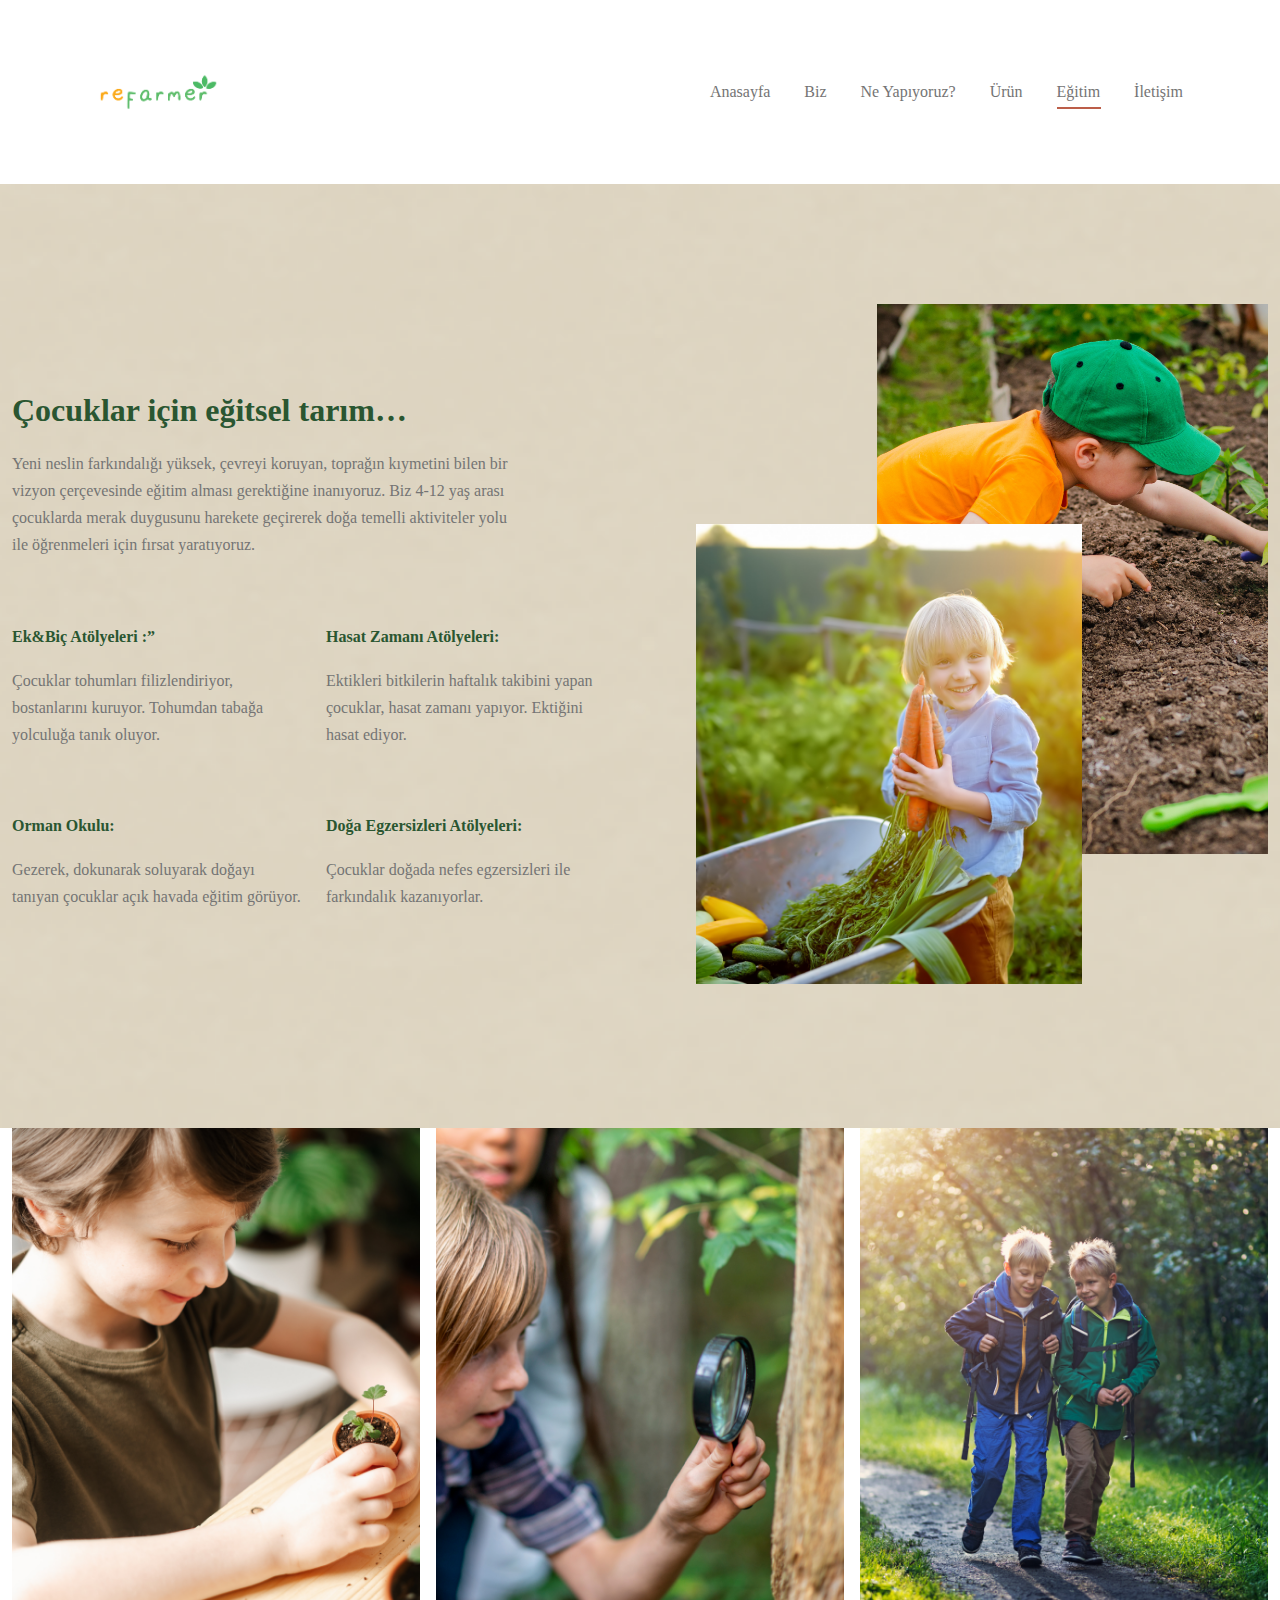
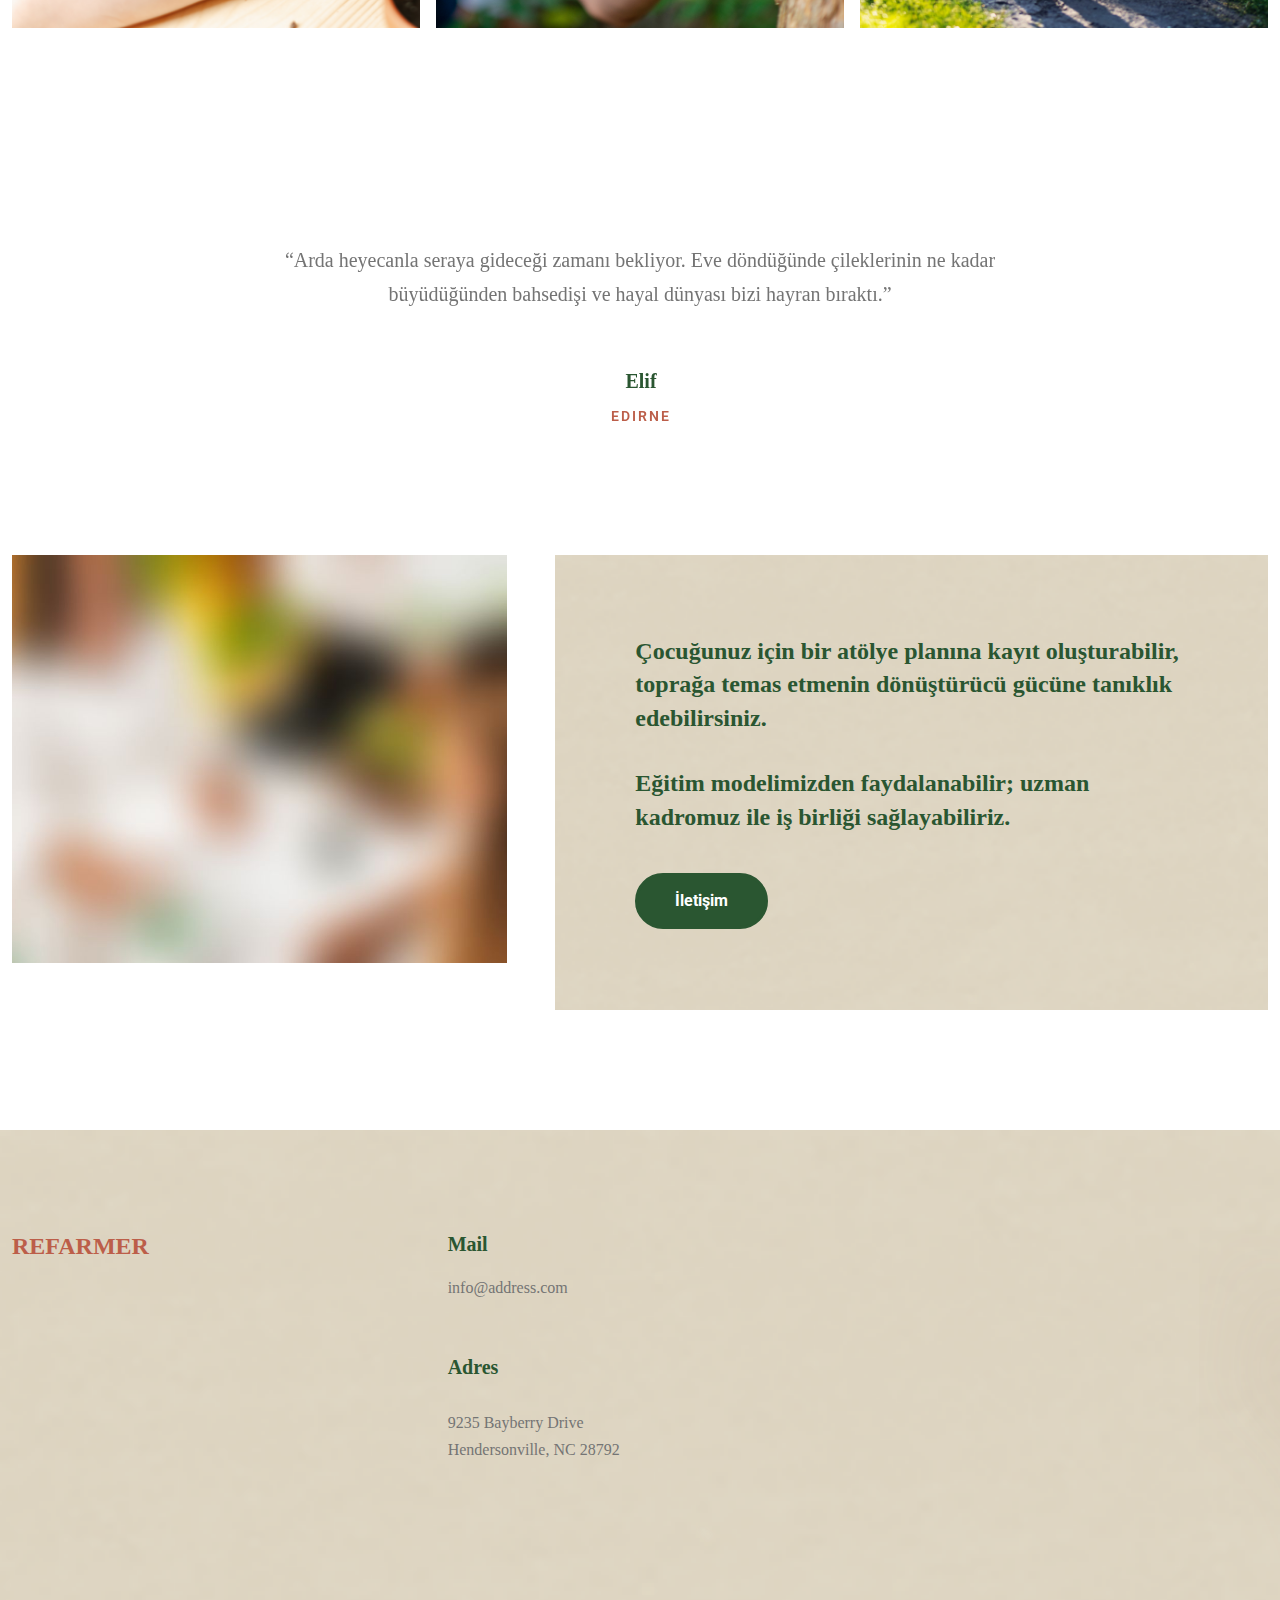
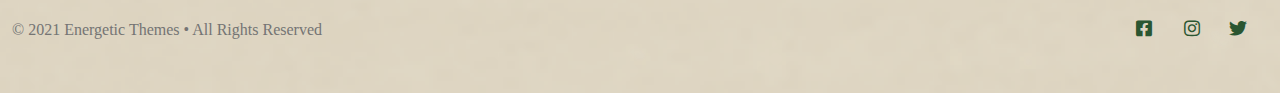
==== commit b9e9ec96: "refarmer" ====
--- a/element-accordions.html
+++ b/element-accordions.html
@@ -24,44 +24,45 @@
     <link href="css/style.css" rel="stylesheet">
   </head>
   <body>
-    <!-- Navbar-->
-    <div class="site-header">
-      <nav class="navbar navbar-expand-lg navbar-light pe-lg-7 ps-lg-6 px-4">
-        <div class="container-fluid px-0"><a class="navbar-brand text-center d-md-block d-lg-none" href="index.html"><svg xmlns="http://www.w3.org/2000/svg" width="119" height="43" viewBox="0 0 119 43">
-<text id="Oganic1" transform="translate(0 35)" fill="#2a5631" font-size="32" font-family="PlayfairDisplay-Bold, Playfair Display" font-weight="700" letter-spacing="-0.05em"><tspan x="0" y="0">OGANIC</tspan></text>
-</svg></a>
-          <button class="navbar-toggler" type="button" data-bs-toggle="collapse" data-bs-target="#navbarNavDropdown" aria-controls="navbarNavDropdown" aria-expanded="false" aria-label="Toggle navigation"><span class="navbar-toggler-icon"></span></button>
-          <div class="collapse navbar-collapse" id="navbarNavDropdown">
-            <div class="col-lg-2"><a class="navbar-brand mx-auto d-none d-lg-block" href="index.html"><svg xmlns="http://www.w3.org/2000/svg" width="119" height="43" viewBox="0 0 119 43">
-<text id="Oganic" transform="translate(0 35)" fill="#2a5631" font-size="32" font-family="PlayfairDisplay-Bold, Playfair Display" font-weight="700" letter-spacing="-0.05em"><tspan x="0" y="0"><img src="assets/images/Refarmer_Logo.png"/></tspan></text>
-</svg></a></div>
-<div class="col-lg-8">
-  <ul class="navbar-nav justify-content-lg-center">
-    <li class="nav-item ml-0"><a class="nav-link pl-0" href="index.html">Anasayfa</a></li>
-    <li class="nav-item"><a class="nav-link" href="index.html#Biz">Biz</a>
-     
-    </li>
-    <li class="nav-item "><a class="nav-link" href="index.html#NeYapıyoruz">Ne Yapıyoruz?</a>
-      
-    </li>
-    <li class="nav-item "><a class="nav-link" href="index.html#urun" >Ürün</a>
-  
-    </li>
-    <li class="nav-item "><a class="nav-link" href="element-accordions.html"  >Eğitim</a>
-      
-    </li>
-    <li class="nav-item"><a class="nav-link" href="index.html#iletisim">İletişim</a></li>
-  </ul>
-</div>
-
-          </div>
-        </div>
-      </nav>
-    </div>
-    <!-- End Navbar -->
-    <div><img class="d-lg-block d-none position-absolute bottom-px-n-lg-8 start-px-n-lg-41" src="assets/images/flowers/f6.png" alt="f6 flower image"><img class="d-lg-block d-none position-absolute top-px-n-lg-0 end-px-n-lg-37" src="assets/images/flowers/f5.png" alt="f5 flower image">
-            </div>
-          
+  <!-- Navbar-->
+  <div class="site-header">
+    <nav class="navbar navbar-expand-lg navbar-light pe-lg-7 ps-lg-6 px-4">
+      <div class="container-fluid px-0"><a class="navbar-brand text-center d-md-block d-lg-none" href="index.html">
+          <text id="Oganic1" transform="translate(0 35)" fill="#2a5631" font-size="32"
+            font-family="PlayfairDisplay-Bold, Playfair Display" font-weight="700" letter-spacing="-0.05em">
+            <tspan x="0" y="0"><img style="width: 6em" src="assets/images/Refarmer_Logo.png" /></tspan>
+          </text>
+          </svg></a>
+        <button class="navbar-toggler" type="button" data-bs-toggle="collapse" data-bs-target="#navbarNavDropdown"
+          aria-controls="navbarNavDropdown" aria-expanded="false" aria-label="Toggle navigation"><span
+            class="navbar-toggler-icon"></span></button>
+        <div class="collapse navbar-collapse" id="navbarNavDropdown">
+          <div class="col-lg-2"><a class="navbar-brand mx-auto d-none d-lg-block" href="index.html">
+              <text id="Oganic" transform="translate(0 35)" fill="#2a5631" font-size="32"
+                font-family="PlayfairDisplay-Bold, Playfair Display" font-weight="700" letter-spacing="-0.05em">
+                <tspan x="0" y="0"><img src="assets/images/Refarmer_Logo.png" /></tspan>
+              </text>
+              </svg></a></div>
+          <div class="col-lg-10">
+            <ul class="navbar-nav justify-content-lg-end">
+              <li class="nav-item ml-0"><a class="nav-link pl-0" href="index.html">Anasayfa</a></li>
+              <li class="nav-item"><a class="nav-link" href="index.html#Biz">Biz</a></li>
+              <li class="nav-item "><a class="nav-link" href="index.html#NeYapıyoruz">Ne Yapıyoruz?</a></li>
+              <li class="nav-item "><a class="nav-link" href="index.html#urun">Ürün</a></li>
+              <li class="nav-item "><a class="nav-link" href="element-accordions.html">Eğitim</a></li>
+              <li class="nav-item"><a class="nav-link" href="index.html#iletisim">İletişim</a></li>
+            </ul>
+          </div>
+          <div class="col-lg-2 d-none d-lg-block">
+            <ul class="list-unstyled nav-modules text-end">
+              <!-- Social nav-->
+            </ul>
+          </div>
+        </div>
+      </div>
+    </nav>
+  </div>
+  <!-- End Navbar -->
         
         <div class="bg-texture-image overflow-hidden pt-px-lg-120 pb-px-lg-120 pt-px-md-80 pb-px-md-70 pt-px-60 pb-px-50">
           <div class="container pb-px-lg-66">
@@ -135,7 +136,7 @@
           <div class="text-center mb-px-27"><i class="fas fa-quote-left text-grain-brown icon-left-quote-45 mb-px-30"></i></div>
           <div class="carousel slide" id="carouselExampleInterval" data-bs-ride="carousel">
             <div class="carousel-inner">
-              <div class="carousel-item active" data-bs-interval="10000">
+              <div class="carousel-item active" data-bs-interval="1000">
                 <div class="px-lg-10 px-md-6 px-5">
                   <div class="mx-lg-7">
                     <p class="lead text-center">“Arda heyecanla seraya gideceği zamanı bekliyor. Eve döndüğünde çileklerinin ne kadar büyüdüğünden bahsedişi ve hayal dünyası bizi hayran bıraktı.”</p>
@@ -144,9 +145,8 @@
                 <div class="row pt-4">
                   <div class="col-lg-4 col-md-6 col-12 offset-md-3 offset-lg-4 text-center">
                     <div class="row">
-                      <div class="col-3 offset-3"><img class="mb-3 rounded-circle height-px-200 object-fit-cover w-100" ></div>
-                      <div class="col-6">
-                        <div class="text-start ms-px-lg-2">
+                      <div class="col-12">
+                        <div class="text-center ms-px-lg-2">
                           <h5 class="mb-px-12">Elif</h5>
                           <h5 class="font-letter-space">Edirne</h5>
                         </div>
@@ -155,18 +155,15 @@
                   </div>
                 </div>
               </div>
-              <div class="carousel-item" data-bs-interval="10000">
-                <div class="px-lg-10 px-md-6 px-5">
-                  <div class="mx-lg-5">
-                    <p class="lead text-center">“Çocuklarımızı çiftçi tulumları içinde sevinçle fide yatağı açtığını görmek bizi kendi çocukluğumuza götürdü.Şehirde böyle bir fırsat için çok mutluyuz.”</p>
-                  </div>
+              <div class="carousel-item" data-bs-interval="1000">
+                <div class="px-lg-10 px-md-6 px-5 text-center ">
+                    <p class="lead text-center">“Çocuklarımızı çiftçi tulumları içinde sevinçle fide yatağı açtığını görmek bizi kendi çocukluğumuza götürdü. Şehirde böyle bir fırsat için çok mutluyuz.”</p>
                 </div>
                 <div class="row pt-4">
                   <div class="col-lg-4 col-md-6 col-12 offset-md-3 offset-lg-4 text-center">
                     <div class="row">
-                      <div class="col-3 offset-3"><img class="mb-3 rounded-circle height-px-200 object-fit-cover w-100" ></div>
-                      <div class="col-6">
-                        <div class="text-start ms-px-lg-2">
+                      <div class="col-12 text-center">
+                        <div class="text-center ms-px-lg-2">
                           <h5 class="mb-px-12">Hanife&Ekrem</h5>
                           <h5 class="font-letter-space">İstanbul</h5>
                         </div>
@@ -175,18 +172,17 @@
                   </div>
                 </div>
               </div>
-              <div class="carousel-item">
+              <div class="carousel-item"  data-bs-interval="1000">
                 <div class="px-lg-10 px-md-6 px-5">
                   <div class="mx-lg-5">
-                    <p class="lead text-center">Beril kendi büyüttüğü marullarını eve getirdiğindeki o gururlu ifade herhangi bir oyuncak alındığındakinden daha farklıydı.8 yaşındaki bir çocuğa verilecek en büyük hediye, canlılığın gücü olsa gerek.”</p>
+                    <p class="lead text-center">Beril kendi büyüttüğü marullarını eve getirdiğindeki o gururlu ifade herhangi bir oyuncak alındığındakinden daha farklıydı. 8 yaşındaki bir çocuğa verilecek en büyük hediye, canlılığın gücü olsa gerek.”</p>
                   </div>
                 </div>
                 <div class="row pt-4">
                   <div class="col-lg-4 col-md-6 col-12 offset-md-3 offset-lg-4 text-center">
                     <div class="row">
-                      <div class="col-3 offset-3"><img class="mb-3 rounded-circle height-px-200 object-fit-cover w-100" ></div>
-                      <div class="col-6">
-                        <div class="text-start ms-px-lg-3">
+                      <div class="col-12 text-center">
+                        <div class="text-center ms-px-lg-3">
                           <h5 class="mb-px-12">Mehmet&Ayşen</h5>
                           <h5 class="font-letter-space">Kırklareli</h5>
                         </div>
--- a/css/style.css
+++ b/css/style.css
@@ -2775,4 +2775,5 @@
 
 style{
   font-family:Georgia;
-}+}
+
